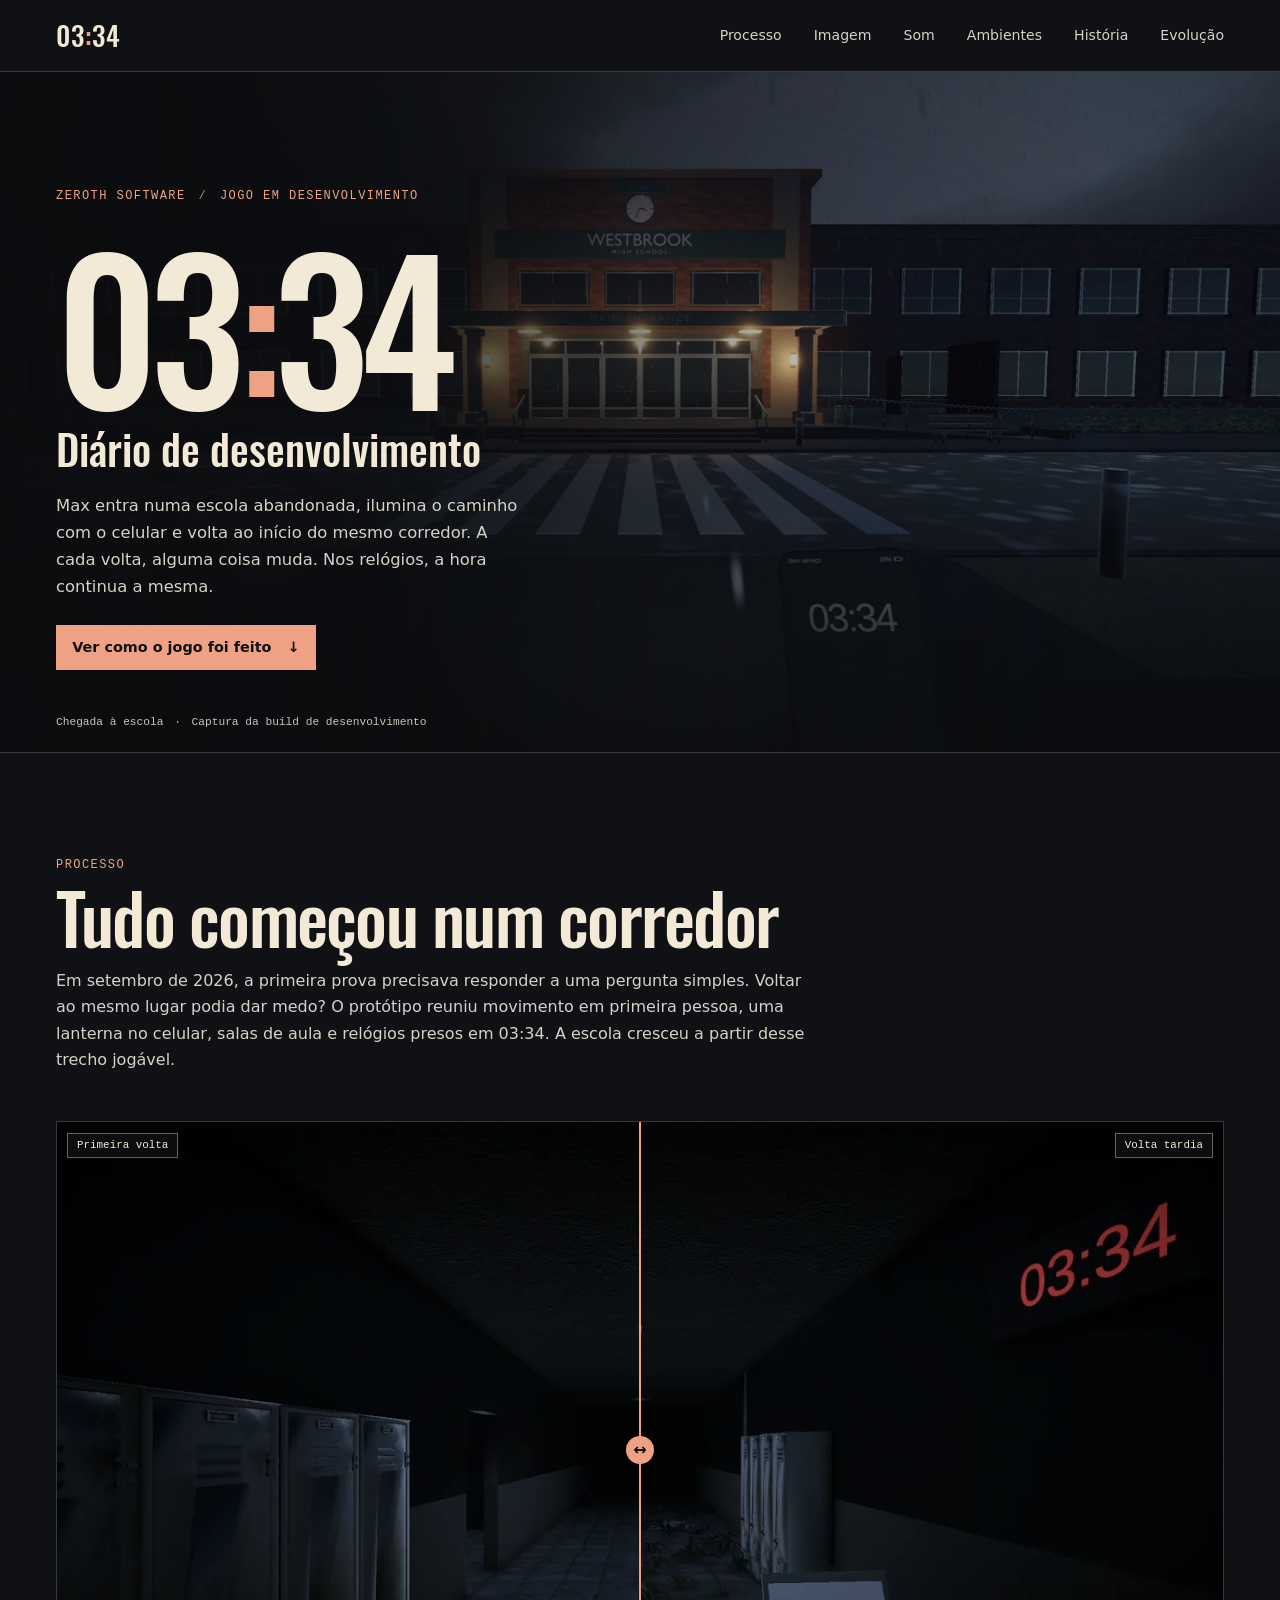
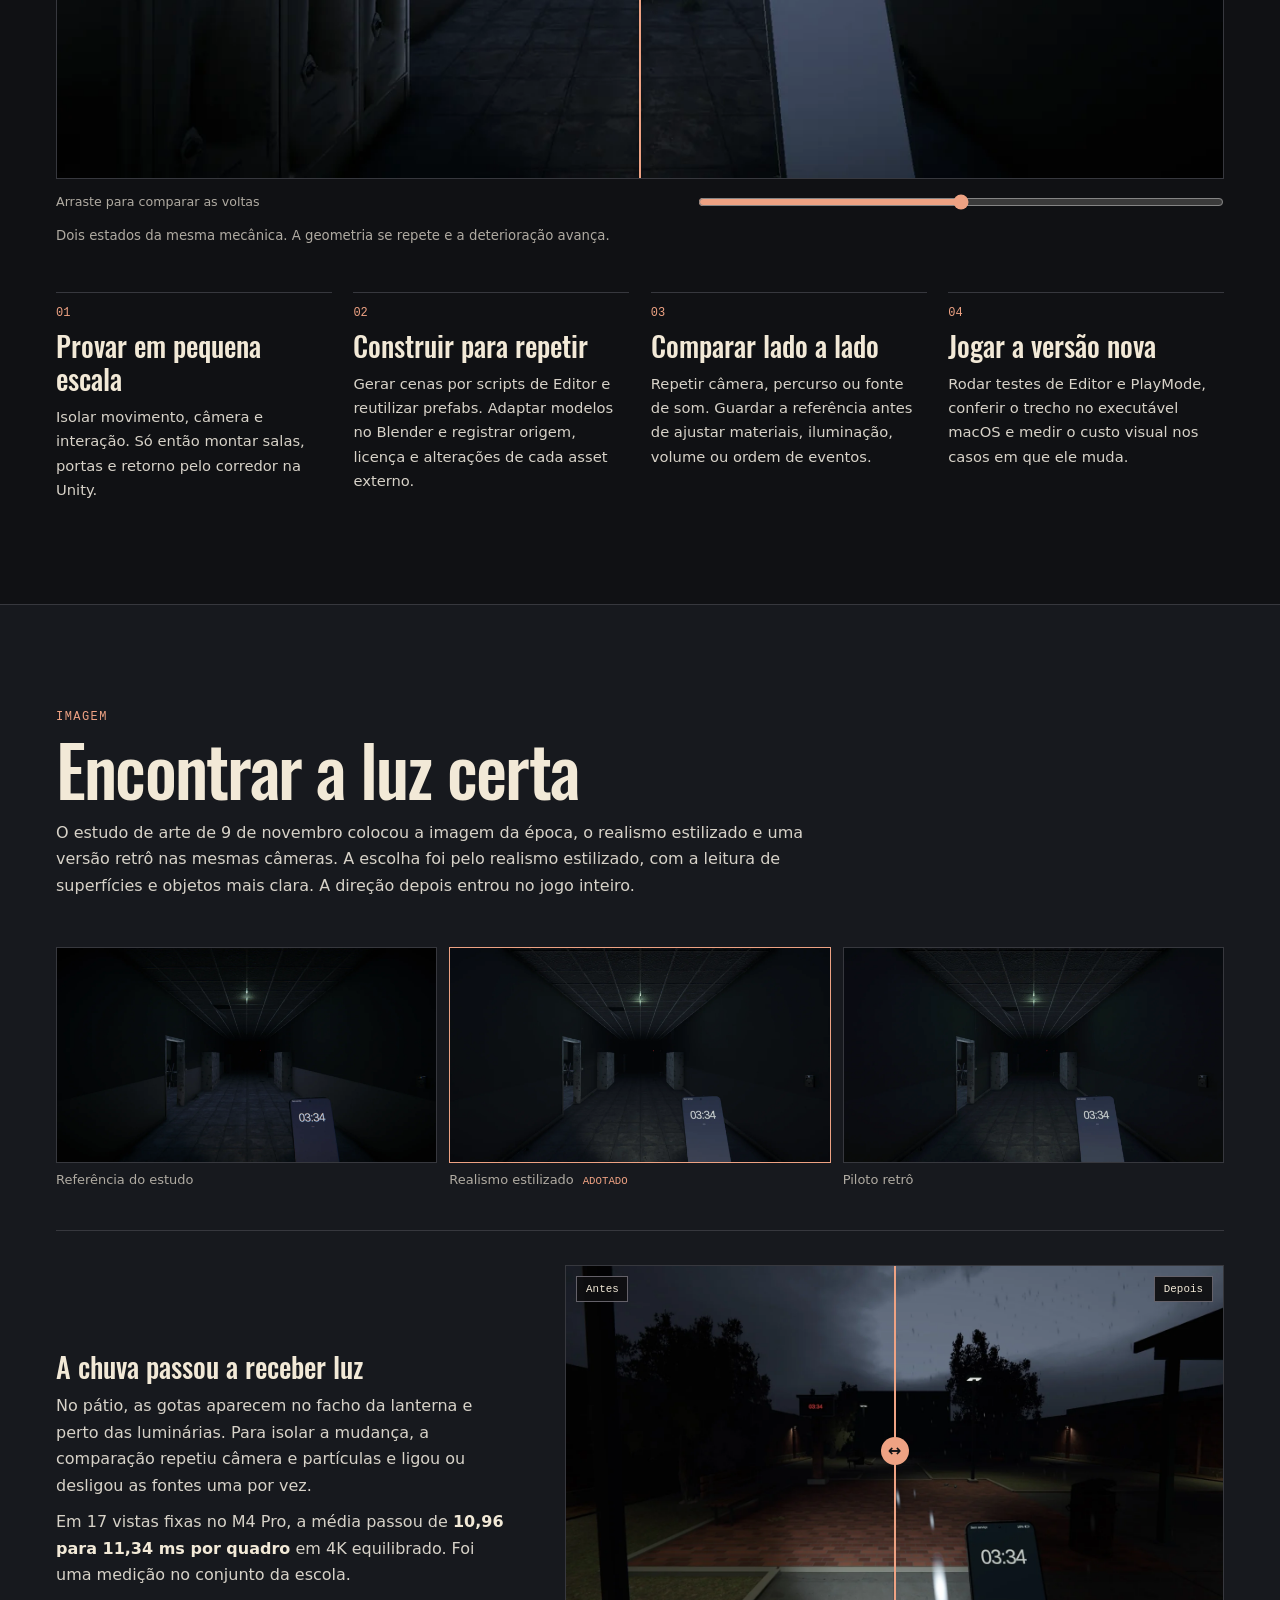
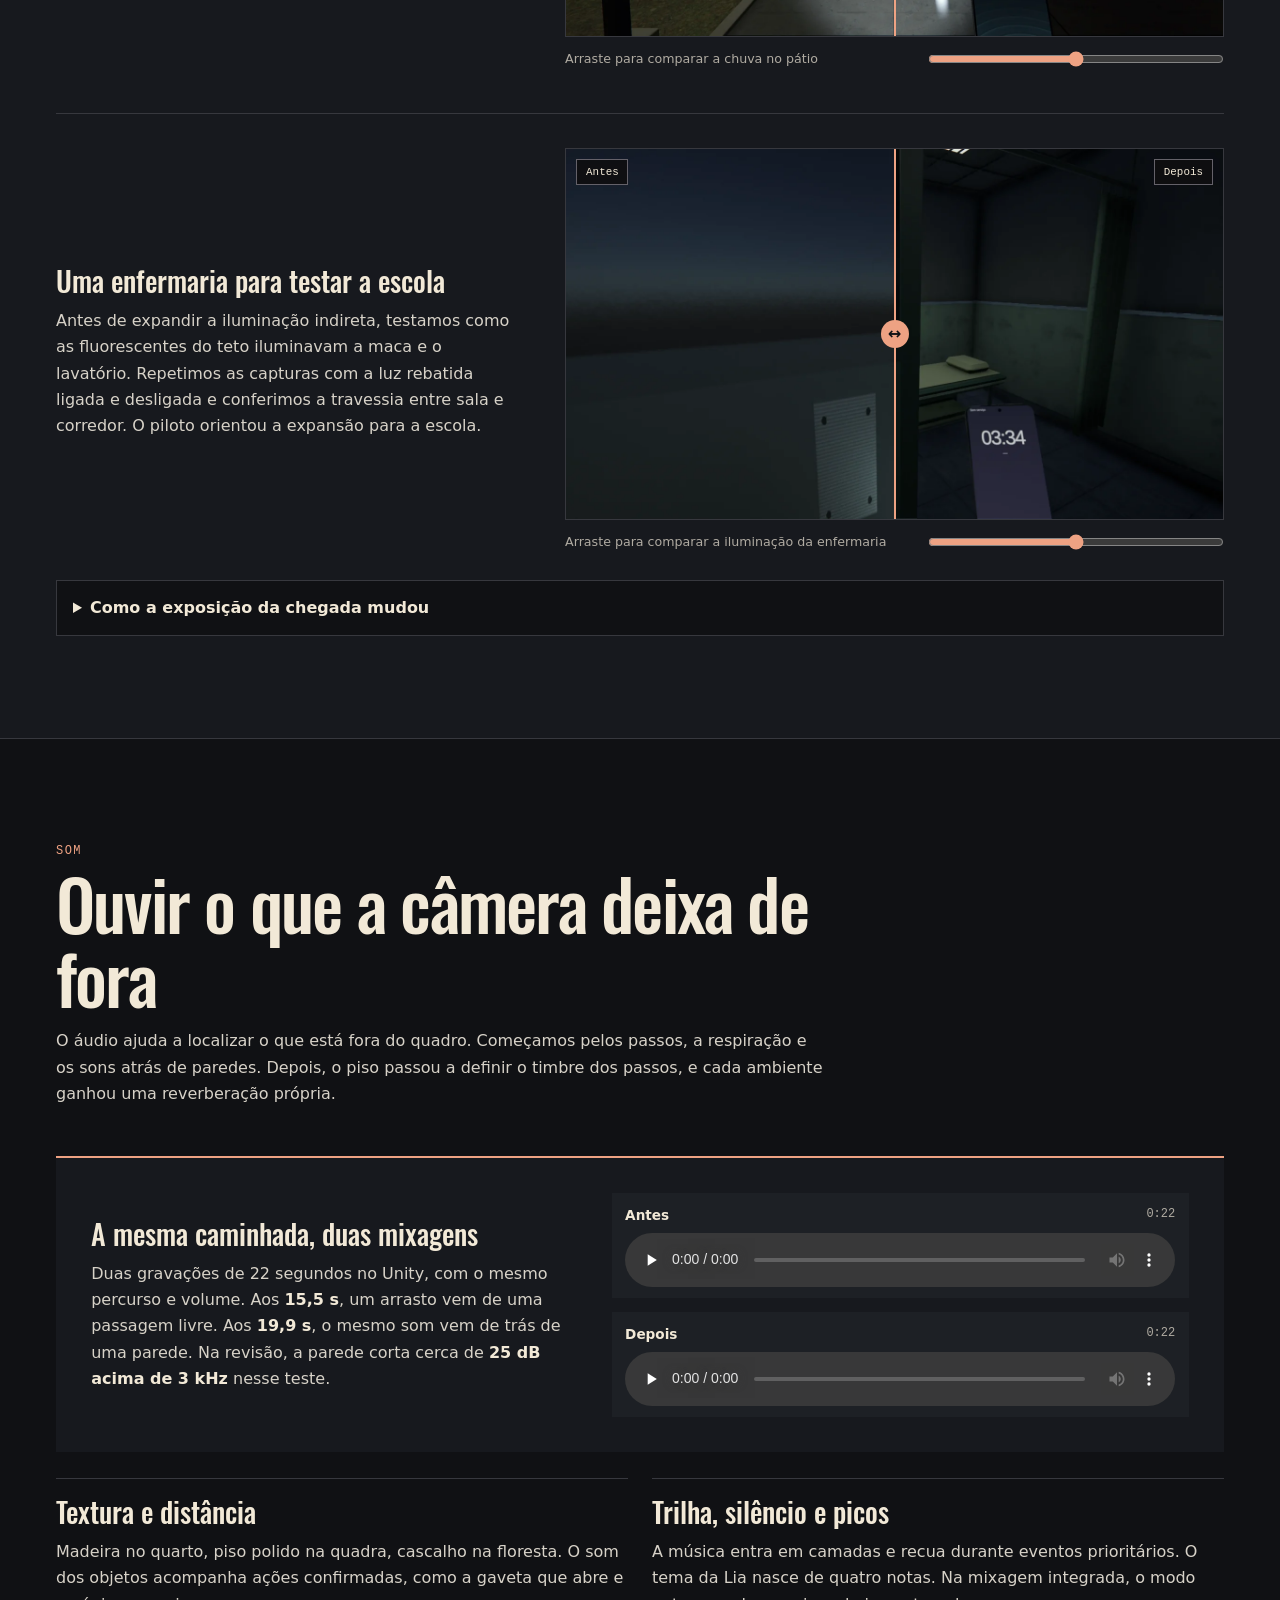
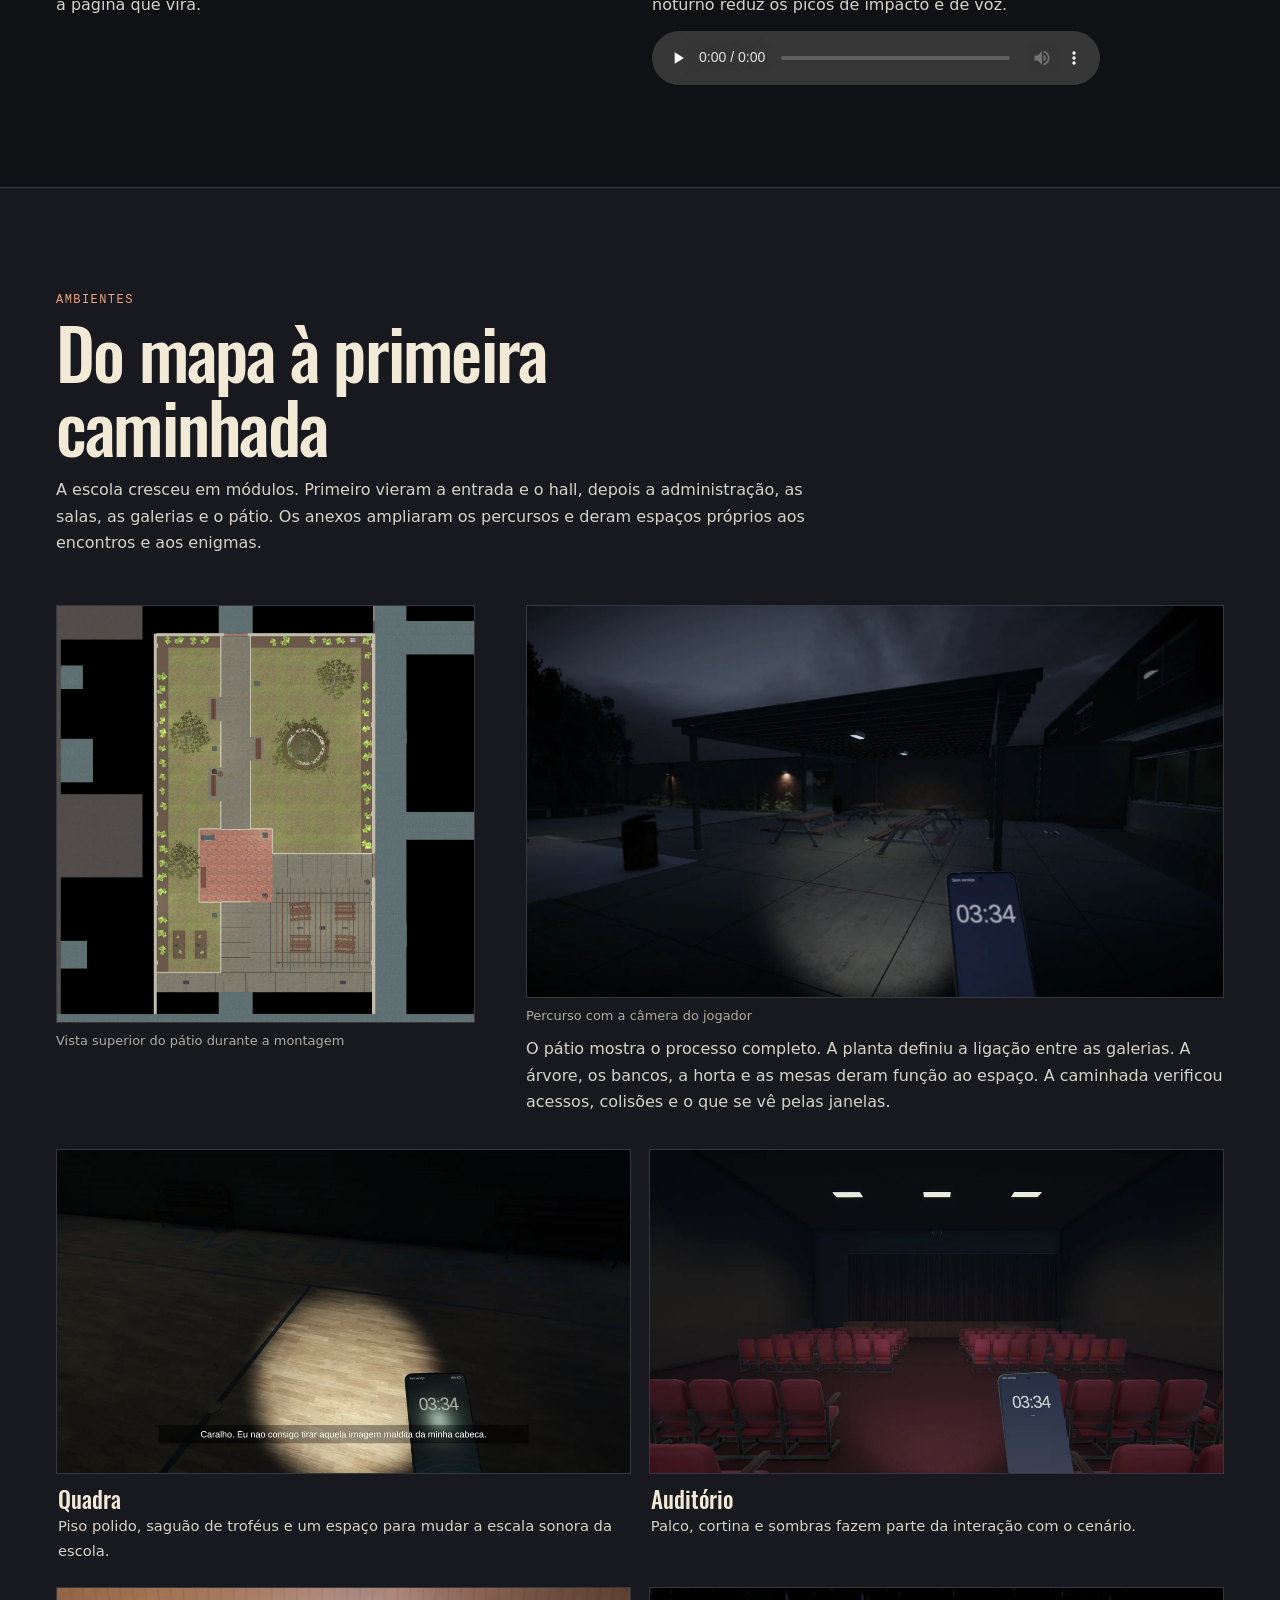
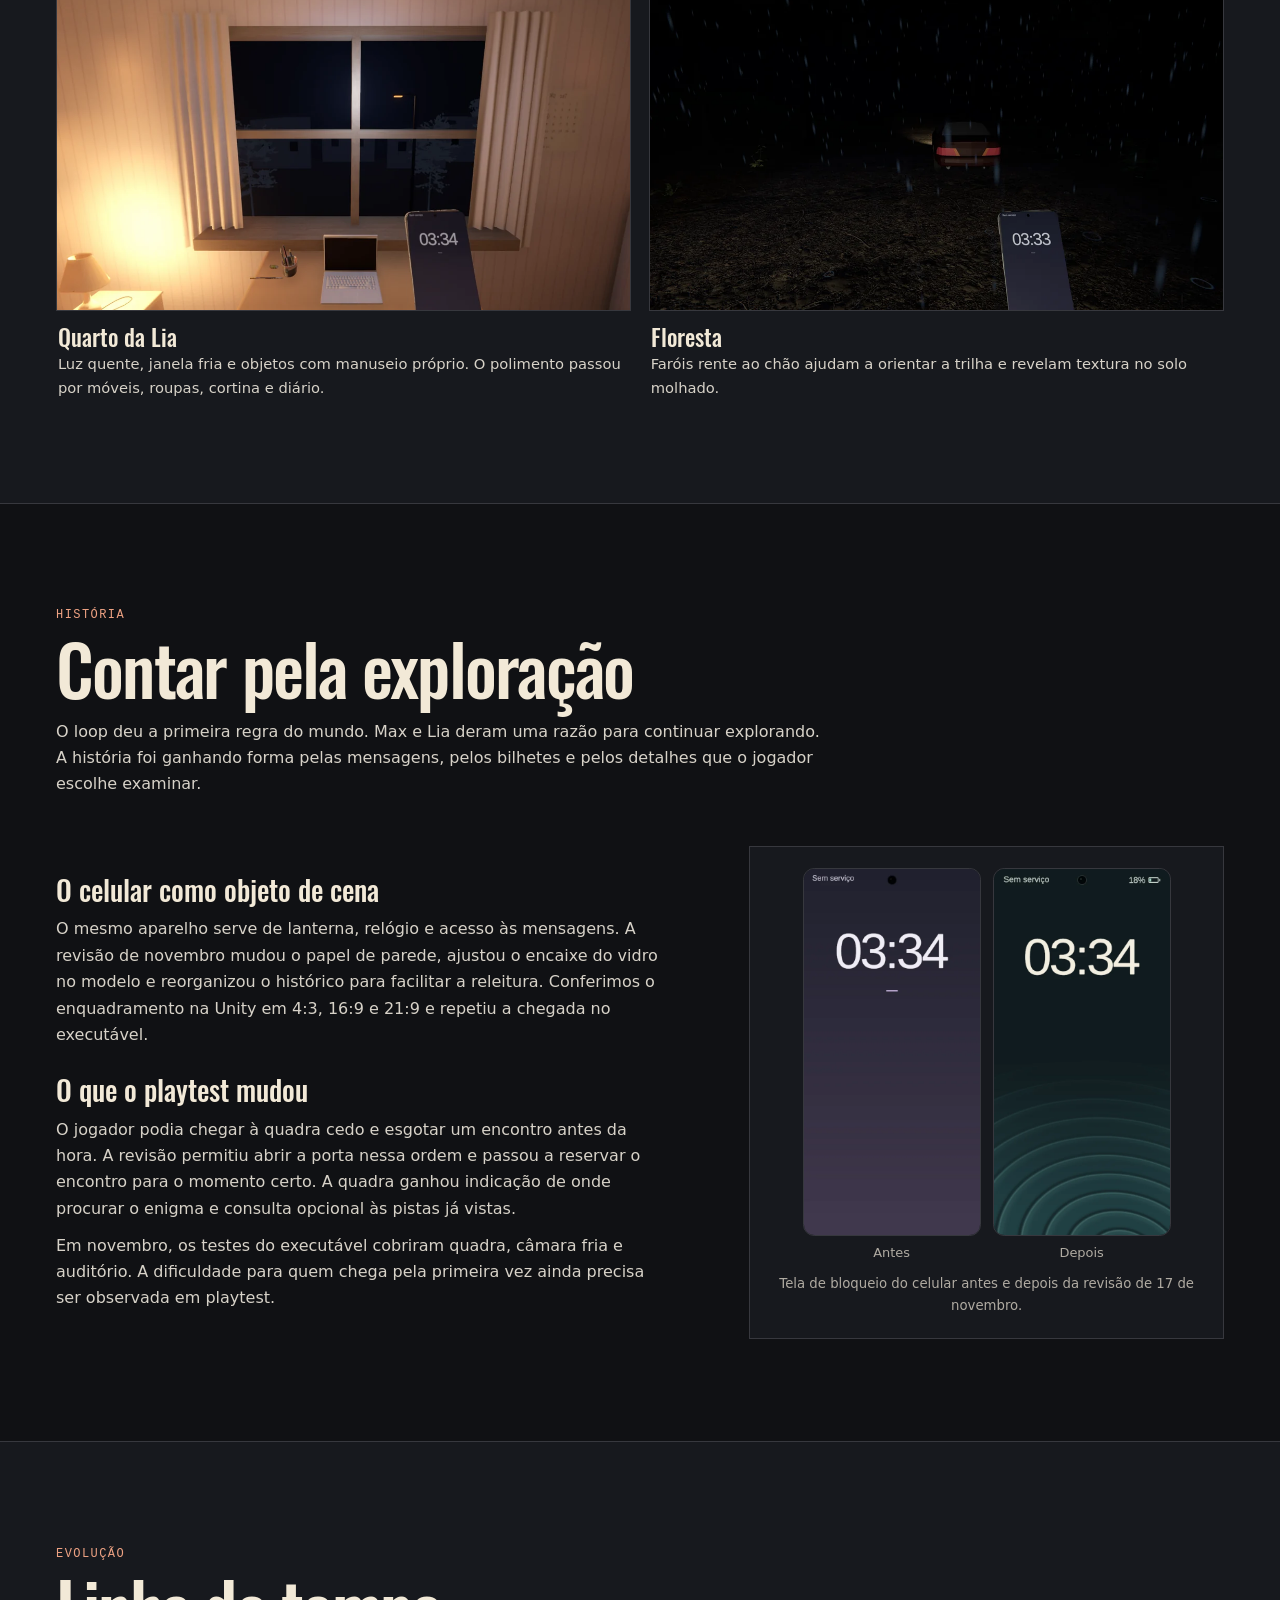
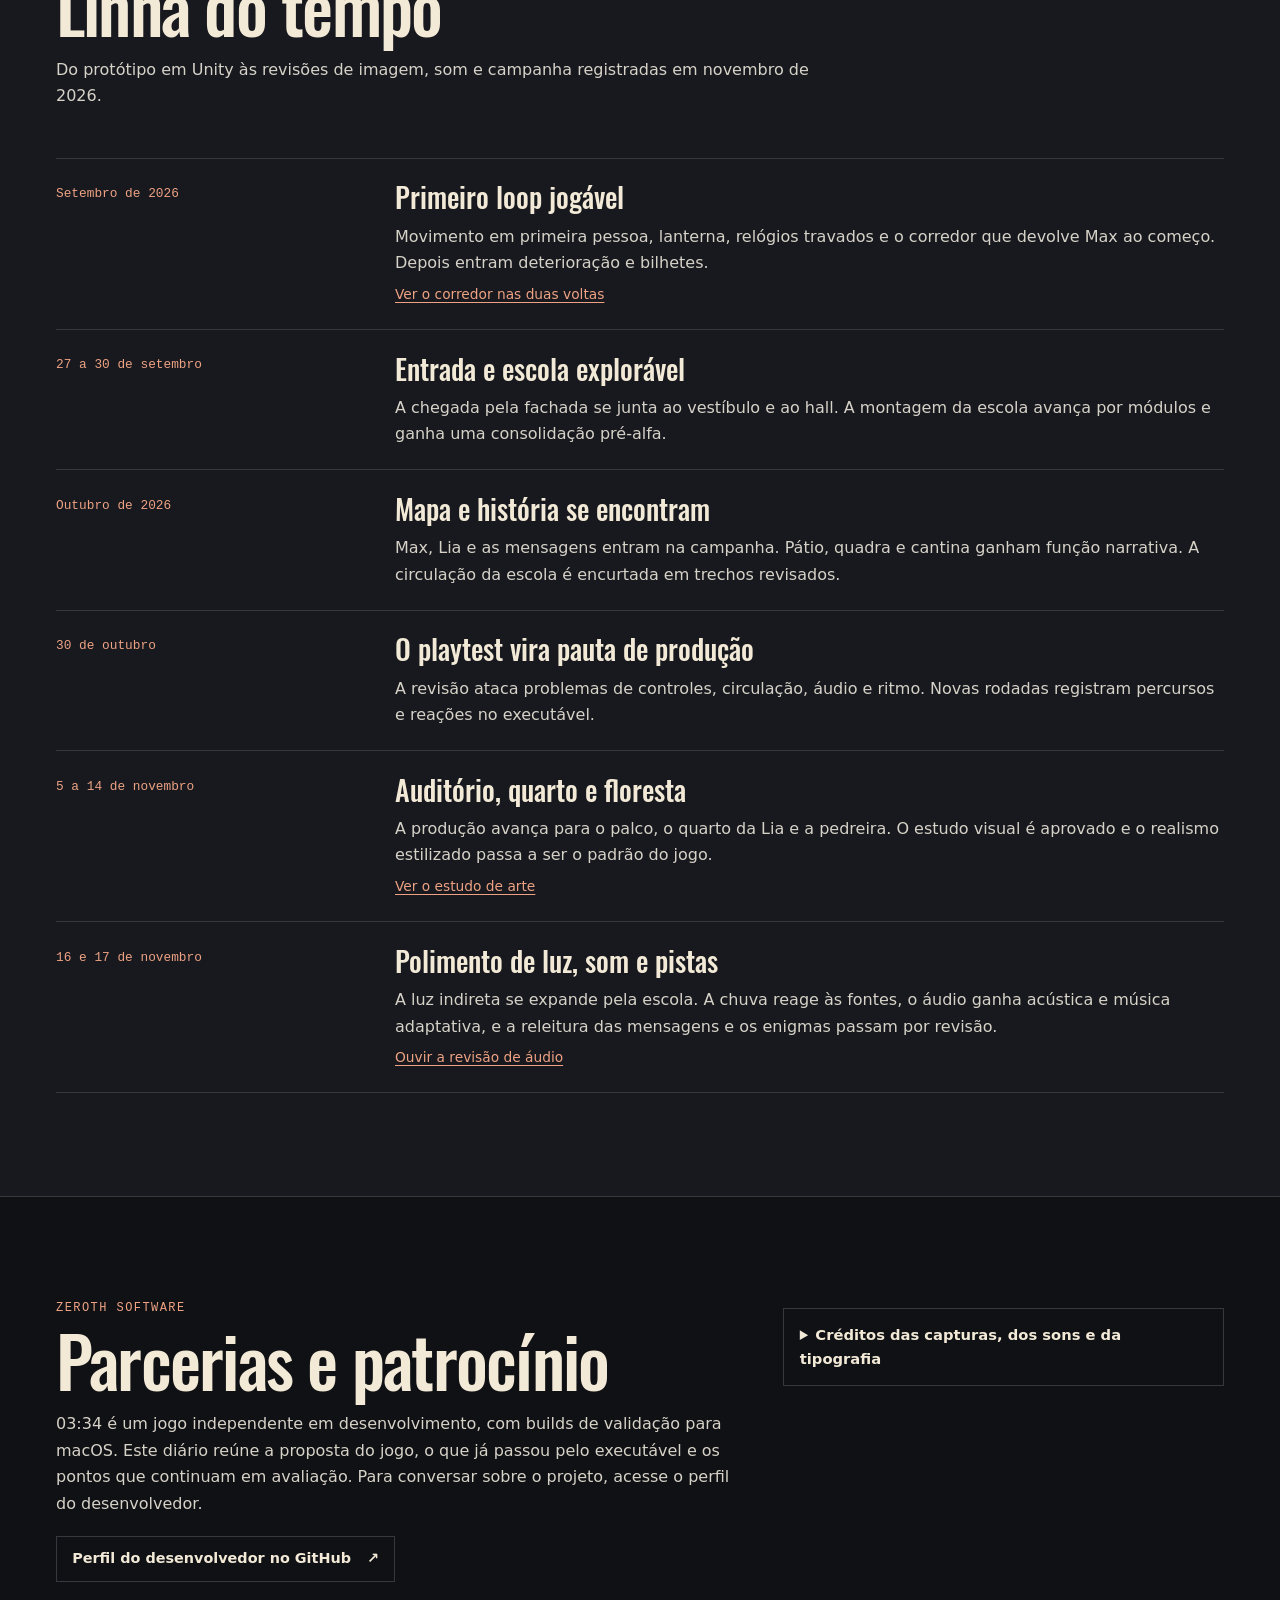
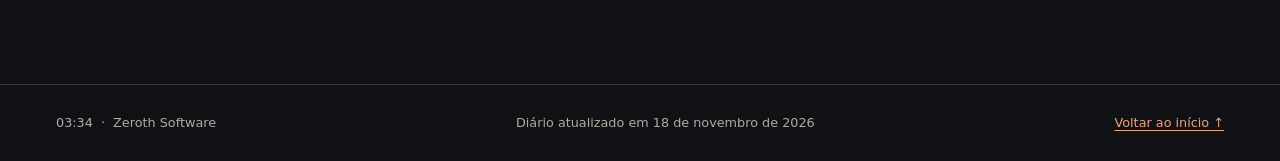
==== index.html @ 91b0ec78 "docs(devlog): publicar diário de desenvolvimento de 03:34" ====
<!doctype html>
<html lang="pt-BR">
<head>
  <meta charset="utf-8">
  <meta name="viewport" content="width=device-width, initial-scale=1">
  <meta name="theme-color" content="#101114">
  <meta name="description" content="Bastidores de 03:34, jogo de terror em desenvolvimento pela Zeroth Software. Da primeira volta no corredor à criação da escola, das imagens e do som.">
  <meta property="og:type" content="website">
  <meta property="og:title" content="03:34 — Diário de desenvolvimento">
  <meta property="og:description" content="A construção de um jogo de terror, contada por capturas, comparações e testes.">
  <meta property="og:url" content="https://verax12.github.io/03-34-diario/">
  <meta property="og:image" content="https://verax12.github.io/03-34-diario/assets/fachada.webp">
  <title>03:34 — Diário de desenvolvimento</title>
  <link rel="canonical" href="https://verax12.github.io/03-34-diario/">
  <link rel="icon" href="assets/icone.svg" type="image/svg+xml">
  <link rel="preload" as="font" href="assets/oswald-medium.ttf" type="font/ttf" crossorigin>
  <link rel="stylesheet" href="estilos.css">
  <script src="diario.js" defer></script>
</head>
<body>
  <a class="skip-link" href="#conteudo">Pular para o conteúdo</a>
  <header class="site-header" id="topo">
    <div class="shell header-inner">
      <a class="wordmark" href="#topo" aria-label="03:34, início do diário">03<span>:</span>34</a>
      <nav aria-label="Seções do diário">
        <a href="#processo">Processo</a>
        <a href="#imagem">Imagem</a>
        <a href="#som">Som</a>
        <a href="#ambientes">Ambientes</a>
        <a href="#historia">História</a>
        <a href="#evolucao">Evolução</a>
      </nav>
    </div>
  </header>

  <main id="conteudo">
    <section class="hero" aria-labelledby="titulo">
      <img class="hero-image" src="assets/fachada.webp" alt="" width="1600" height="900" fetchpriority="high">
      <div class="shell hero-inner">
        <p class="eyebrow">Zeroth Software <span aria-hidden="true">/</span> Jogo em desenvolvimento</p>
        <h1 id="titulo">03<span>:</span>34</h1>
        <p class="hero-subtitle">Diário de desenvolvimento</p>
        <p class="hero-description">Max entra numa escola abandonada, ilumina o caminho com o celular e volta ao início do mesmo corredor. A cada volta, alguma coisa muda. Nos relógios, a hora continua a mesma.</p>
        <a class="button" href="#processo">Ver como o jogo foi feito <span aria-hidden="true">↓</span></a>
      </div>
      <p class="shell hero-caption">Chegada à escola <span aria-hidden="true">·</span> Captura da build de desenvolvimento</p>
    </section>

    <section class="section shell" id="processo" aria-labelledby="titulo-processo">
      <header class="section-head">
        <p class="eyebrow">Processo</p>
        <h2 id="titulo-processo">Tudo começou num corredor</h2>
        <p>Em setembro de 2026, a primeira prova precisava responder a uma pergunta simples. Voltar ao mesmo lugar podia dar medo? O protótipo reuniu movimento em primeira pessoa, uma lanterna no celular, salas de aula e relógios presos em 03:34. A escola cresceu a partir desse trecho jogável.</p>
      </header>

      <div class="comparison" data-comparison>
        <div class="comparison-stage">
          <figure>
            <img src="assets/corredor-primeira-volta.webp" width="1250" height="703" loading="lazy" alt="Corredor escuro, com armários e o relógio vermelho marcando 03:34.">
            <figcaption>Primeira volta</figcaption>
          </figure>
          <figure>
            <img src="assets/corredor-volta-tardia.webp" width="1250" height="703" loading="lazy" alt="O mesmo corredor mais deteriorado, com piso danificado e detritos no caminho.">
            <figcaption>Volta tardia</figcaption>
          </figure>
          <span class="divider" aria-hidden="true"></span>
        </div>
        <div class="comparison-controls" hidden>
          <label for="comparar-corredor">Arraste para comparar as voltas</label>
          <input type="range" id="comparar-corredor" min="0" max="100" value="50"
                 data-left="Primeira volta" data-right="Volta tardia">
        </div>
        <p class="media-note">Dois estados da mesma mecânica. A geometria se repete e a deterioração avança.</p>
      </div>

      <ol class="steps">
        <li><h3>Provar em pequena escala</h3><p>Isolar movimento, câmera e interação. Só então montar salas, portas e retorno pelo corredor na Unity.</p></li>
        <li><h3>Construir para repetir</h3><p>Gerar cenas por scripts de Editor e reutilizar prefabs. Adaptar modelos no Blender e registrar origem, licença e alterações de cada asset externo.</p></li>
        <li><h3>Comparar lado a lado</h3><p>Repetir câmera, percurso ou fonte de som. Guardar a referência antes de ajustar materiais, iluminação, volume ou ordem de eventos.</p></li>
        <li><h3>Jogar a versão nova</h3><p>Rodar testes de Editor e PlayMode, conferir o trecho no executável macOS e medir o custo visual nos casos em que ele muda.</p></li>
      </ol>
    </section>

    <section class="section band" id="imagem" aria-labelledby="titulo-imagem">
      <div class="shell">
        <header class="section-head">
          <p class="eyebrow">Imagem</p>
          <h2 id="titulo-imagem">Encontrar a luz certa</h2>
          <p>O estudo de arte de 9 de novembro colocou a imagem da época, o realismo estilizado e uma versão retrô nas mesmas câmeras. A escolha foi pelo realismo estilizado, com a leitura de superfícies e objetos mais clara. A direção depois entrou no jogo inteiro.</p>
        </header>

        <div class="triptych" aria-label="Três versões do corredor no estudo de arte">
          <figure>
            <img src="assets/arte-base.webp" width="1400" height="788" loading="lazy" alt="Corredor na imagem de referência do estudo.">
            <figcaption>Referência do estudo</figcaption>
          </figure>
          <figure class="selected">
            <img src="assets/arte-realismo.webp" width="1400" height="788" loading="lazy" alt="Mesmo corredor no realismo estilizado, com contornos mais definidos.">
            <figcaption>Realismo estilizado <span>Adotado</span></figcaption>
          </figure>
          <figure>
            <img src="assets/arte-retro.webp" width="1400" height="788" loading="lazy" alt="Mesmo corredor com textura pontilhada e gradações reduzidas no teste retrô.">
            <figcaption>Piloto retrô</figcaption>
          </figure>
        </div>

        <article class="feature">
          <div class="feature-copy">
            <h3>A chuva passou a receber luz</h3>
            <p>No pátio, as gotas aparecem no facho da lanterna e perto das luminárias. Para isolar a mudança, a comparação repetiu câmera e partículas e ligou ou desligou as fontes uma por vez.</p>
            <p>Em 17 vistas fixas no M4 Pro, a média passou de <strong>10,96 para 11,34 ms por quadro</strong> em 4K equilibrado. Foi uma medição no conjunto da escola.</p>
          </div>
          <div class="comparison" data-comparison>
            <div class="comparison-stage">
              <figure>
                <img src="assets/patio-chuva-antes.webp" width="1500" height="844" loading="lazy" alt="Pátio à noite com o material de chuva anterior.">
                <figcaption>Antes</figcaption>
              </figure>
              <figure>
                <img src="assets/patio-chuva-depois.webp" width="1500" height="844" loading="lazy" alt="Mesmo pátio, com gotas mais visíveis ao cruzarem as áreas iluminadas.">
                <figcaption>Depois</figcaption>
              </figure>
              <span class="divider" aria-hidden="true"></span>
            </div>
            <div class="comparison-controls" hidden>
              <label for="comparar-chuva">Arraste para comparar a chuva no pátio</label>
              <input type="range" id="comparar-chuva" min="0" max="100" value="50" data-left="Antes" data-right="Depois">
            </div>
          </div>
        </article>

        <article class="feature">
          <div class="feature-copy">
            <h3>Uma enfermaria para testar a escola</h3>
            <p>Antes de expandir a iluminação indireta, testamos como as fluorescentes do teto iluminavam a maca e o lavatório. Repetimos as capturas com a luz rebatida ligada e desligada e conferimos a travessia entre sala e corredor. O piloto orientou a expansão para a escola.</p>
          </div>
          <div class="comparison" data-comparison>
            <div class="comparison-stage">
              <figure>
                <img src="assets/enfermaria-antes.webp" width="1400" height="788" loading="lazy" alt="Maca da enfermaria vista da porta na iluminação de referência.">
                <figcaption>Antes</figcaption>
              </figure>
              <figure>
                <img src="assets/enfermaria-depois.webp" width="1400" height="788" loading="lazy" alt="Mesmo enquadramento, com a iluminação revisada na entrada e na área da maca.">
                <figcaption>Depois</figcaption>
              </figure>
              <span class="divider" aria-hidden="true"></span>
            </div>
            <div class="comparison-controls" hidden>
              <label for="comparar-enfermaria">Arraste para comparar a iluminação da enfermaria</label>
              <input type="range" id="comparar-enfermaria" min="0" max="100" value="50" data-left="Antes" data-right="Depois">
            </div>
          </div>
        </article>

        <details class="field-note">
          <summary>Como a exposição da chegada mudou</summary>
          <p>A revisão escureceu a calçada sem perder a entrada iluminada. Em uma captura de controle com câmera e chuva iguais, a média dos canais RGB caiu de 43,45 para 34,86, numa escala de 0 a 255.</p>
          <div class="two-frames">
            <figure>
              <img src="assets/fachada-luz-antes.webp" width="1500" height="844" loading="lazy" alt="Fachada com a exposição anterior e a calçada mais clara.">
              <figcaption>Exposição anterior</figcaption>
            </figure>
            <figure>
              <img src="assets/fachada.webp" width="1600" height="900" loading="lazy" alt="Mesma fachada com o entorno mais escuro e a entrada ainda iluminada.">
              <figcaption>Exposição revisada</figcaption>
            </figure>
          </div>
        </details>
      </div>
    </section>

    <section class="section shell" id="som" aria-labelledby="titulo-som">
      <header class="section-head">
        <p class="eyebrow">Som</p>
        <h2 id="titulo-som">Ouvir o que a câmera deixa de fora</h2>
        <p>O áudio ajuda a localizar o que está fora do quadro. Começamos pelos passos, a respiração e os sons atrás de paredes. Depois, o piso passou a definir o timbre dos passos, e cada ambiente ganhou uma reverberação própria.</p>
      </header>

      <div class="sound-panel">
        <div>
          <h3>A mesma caminhada, duas mixagens</h3>
          <p>Duas gravações de 22 segundos no Unity, com o mesmo percurso e volume. Aos <strong>15,5 s</strong>, um arrasto vem de uma passagem livre. Aos <strong>19,9 s</strong>, o mesmo som vem de trás de uma parede. Na revisão, a parede corta cerca de <strong>25 dB acima de 3 kHz</strong> nesse teste.</p>
        </div>
        <div class="sound-tracks">
          <div class="track">
            <p id="audio-antes">Antes <span>0:22</span></p>
            <audio controls preload="none" aria-labelledby="audio-antes" src="assets/mix-antes.flac">
              <a href="assets/mix-antes.flac">Baixar a gravação anterior</a>
            </audio>
          </div>
          <div class="track">
            <p id="audio-depois">Depois <span>0:22</span></p>
            <audio controls preload="none" aria-labelledby="audio-depois" src="assets/mix-depois.flac">
              <a href="assets/mix-depois.flac">Baixar a gravação revisada</a>
            </audio>
          </div>
        </div>
      </div>

      <div class="audio-notes">
        <article>
          <h3>Textura e distância</h3>
          <p>Madeira no quarto, piso polido na quadra, cascalho na floresta. O som dos objetos acompanha ações confirmadas, como a gaveta que abre e a página que vira.</p>
        </article>
        <article>
          <h3>Trilha, silêncio e picos</h3>
          <p>A música entra em camadas e recua durante eventos prioritários. O tema da Lia nasce de quatro notas. Na mixagem integrada, o modo noturno reduz os picos de impacto e de voz.</p>
          <audio controls preload="none" aria-label="Prévia do tema da Lia, 50 segundos" src="assets/tema-da-lia.flac">
            <a href="assets/tema-da-lia.flac">Baixar a prévia do tema da Lia</a>
          </audio>
        </article>
      </div>
    </section>

    <section class="section band" id="ambientes" aria-labelledby="titulo-ambientes">
      <div class="shell">
        <header class="section-head">
          <p class="eyebrow">Ambientes</p>
          <h2 id="titulo-ambientes">Do mapa à primeira caminhada</h2>
          <p>A escola cresceu em módulos. Primeiro vieram a entrada e o hall, depois a administração, as salas, as galerias e o pátio. Os anexos ampliaram os percursos e deram espaços próprios aos encontros e aos enigmas.</p>
        </header>

        <div class="environment-lead">
          <figure class="plan">
            <img src="assets/patio-planta.webp" width="1400" height="1400" loading="lazy" alt="Vista de cima do pátio, com a árvore central, os caminhos, o canteiro e as galerias laterais.">
            <figcaption>Vista superior do pátio durante a montagem</figcaption>
          </figure>
          <div>
            <figure>
              <img src="assets/patio-percurso.webp" width="1400" height="788" loading="lazy" alt="O pátio visto na altura de Max, com mesas, marquise e o celular iluminando o chão.">
              <figcaption>Percurso com a câmera do jogador</figcaption>
            </figure>
            <p>O pátio mostra o processo completo. A planta definiu a ligação entre as galerias. A árvore, os bancos, a horta e as mesas deram função ao espaço. A caminhada verificou acessos, colisões e o que se vê pelas janelas.</p>
          </div>
        </div>

        <div class="places">
          <figure>
            <img src="assets/quadra.webp" width="1100" height="619" loading="lazy" alt="Ginásio vazio, visto de lado com a cesta e as marcações esportivas.">
            <figcaption><strong>Quadra</strong> Piso polido, saguão de troféus e um espaço para mudar a escala sonora da escola.</figcaption>
          </figure>
          <figure>
            <img src="assets/auditorio.webp" width="1100" height="619" loading="lazy" alt="Fileiras de poltronas vermelhas de frente para o palco com cortina fechada.">
            <figcaption><strong>Auditório</strong> Palco, cortina e sombras fazem parte da interação com o cenário.</figcaption>
          </figure>
          <figure>
            <img src="assets/quarto.webp" width="1100" height="619" loading="lazy" alt="Escrivaninha junto à janela do quarto da Lia, iluminada pelo abajur.">
            <figcaption><strong>Quarto da Lia</strong> Luz quente, janela fria e objetos com manuseio próprio. O polimento passou por móveis, roupas, cortina e diário.</figcaption>
          </figure>
          <figure>
            <img src="assets/floresta.webp" width="1100" height="619" loading="lazy" alt="Trilha escura entre árvores e chuva, com um carro ao fundo.">
            <figcaption><strong>Floresta</strong> Faróis rente ao chão ajudam a orientar a trilha e revelam textura no solo molhado.</figcaption>
          </figure>
        </div>
      </div>
    </section>

    <section class="section shell" id="historia" aria-labelledby="titulo-historia">
      <header class="section-head">
        <p class="eyebrow">História</p>
        <h2 id="titulo-historia">Contar pela exploração</h2>
        <p>O loop deu a primeira regra do mundo. Max e Lia deram uma razão para continuar explorando. A história foi ganhando forma pelas mensagens, pelos bilhetes e pelos detalhes que o jogador escolhe examinar.</p>
      </header>

      <div class="story-layout">
        <div class="story-copy">
          <h3>O celular como objeto de cena</h3>
          <p>O mesmo aparelho serve de lanterna, relógio e acesso às mensagens. A revisão de novembro mudou o papel de parede, ajustou o encaixe do vidro no modelo e reorganizou o histórico para facilitar a releitura. Conferimos o enquadramento na Unity em 4:3, 16:9 e 21:9 e repetiu a chegada no executável.</p>
          <h3>O que o playtest mudou</h3>
          <p>O jogador podia chegar à quadra cedo e esgotar um encontro antes da hora. A revisão permitiu abrir a porta nessa ordem e passou a reservar o encontro para o momento certo. A quadra ganhou indicação de onde procurar o enigma e consulta opcional às pistas já vistas.</p>
          <p>Em novembro, os testes do executável cobriram quadra, câmara fria e auditório. A dificuldade para quem chega pela primeira vez ainda precisa ser observada em playtest.</p>
        </div>
        <div class="phone-board">
          <div class="two-frames">
            <figure>
              <img src="assets/celular-antes.webp" width="512" height="1064" loading="lazy" alt="Tela de bloqueio antiga, em tons roxos, marcando 03:34.">
              <figcaption>Antes</figcaption>
            </figure>
            <figure>
              <img src="assets/celular-depois.webp" width="512" height="1064" loading="lazy" alt="Tela de bloqueio revisada, verde-escura, com linhas concêntricas e a hora 03:34.">
              <figcaption>Depois</figcaption>
            </figure>
          </div>
          <p class="media-note">Tela de bloqueio do celular antes e depois da revisão de 17 de novembro.</p>
        </div>
      </div>
    </section>

    <section class="section band" id="evolucao" aria-labelledby="titulo-evolucao">
      <div class="shell">
        <header class="section-head">
          <p class="eyebrow">Evolução</p>
          <h2 id="titulo-evolucao">Linha do tempo</h2>
          <p>Do protótipo em Unity às revisões de imagem, som e campanha registradas em novembro de 2026.</p>
        </header>
        <ol class="timeline">
          <li><time datetime="2026-09">Setembro de 2026</time><div><h3>Primeiro loop jogável</h3><p>Movimento em primeira pessoa, lanterna, relógios travados e o corredor que devolve Max ao começo. Depois entram deterioração e bilhetes.</p><a href="#processo">Ver o corredor nas duas voltas</a></div></li>
          <li><time datetime="2026-09-27">27 a 30 de setembro</time><div><h3>Entrada e escola explorável</h3><p>A chegada pela fachada se junta ao vestíbulo e ao hall. A montagem da escola avança por módulos e ganha uma consolidação pré-alfa.</p></div></li>
          <li><time datetime="2026-10">Outubro de 2026</time><div><h3>Mapa e história se encontram</h3><p>Max, Lia e as mensagens entram na campanha. Pátio, quadra e cantina ganham função narrativa. A circulação da escola é encurtada em trechos revisados.</p></div></li>
          <li><time datetime="2026-10-30">30 de outubro</time><div><h3>O playtest vira pauta de produção</h3><p>A revisão ataca problemas de controles, circulação, áudio e ritmo. Novas rodadas registram percursos e reações no executável.</p></div></li>
          <li><time datetime="2026-11-05">5 a 14 de novembro</time><div><h3>Auditório, quarto e floresta</h3><p>A produção avança para o palco, o quarto da Lia e a pedreira. O estudo visual é aprovado e o realismo estilizado passa a ser o padrão do jogo.</p><a href="#imagem">Ver o estudo de arte</a></div></li>
          <li><time datetime="2026-11-16">16 e 17 de novembro</time><div><h3>Polimento de luz, som e pistas</h3><p>A luz indireta se expande pela escola. A chuva reage às fontes, o áudio ganha acústica e música adaptativa, e a releitura das mensagens e os enigmas passam por revisão.</p><a href="#som">Ouvir a revisão de áudio</a></div></li>
        </ol>
      </div>
    </section>

    <section class="section shell partnership" id="parcerias" aria-labelledby="titulo-parcerias">
      <div>
        <p class="eyebrow">Zeroth Software</p>
        <h2 id="titulo-parcerias">Parcerias e patrocínio</h2>
        <p>03:34 é um jogo independente em desenvolvimento, com builds de validação para macOS. Este diário reúne a proposta do jogo, o que já passou pelo executável e os pontos que continuam em avaliação. Para conversar sobre o projeto, acesse o perfil do desenvolvedor.</p>
        <a class="button secondary" href="https://github.com/Verax12">Perfil do desenvolvedor no GitHub <span aria-hidden="true">↗</span></a>
      </div>
      <details class="field-note" id="creditos">
        <summary>Créditos das capturas, dos sons e da tipografia</summary>
        <p>Imagens capturadas na Unity durante o desenvolvimento de 03:34. A página apresenta imagens renderizadas, com mídia reduzida para a web.</p>
        <p>Gravações A/B mixadas no Unity com passos de <a href="https://opengameart.org/content/footsteps-0">GboxMikeFozzy</a>, arrasto de <a href="https://opengameart.org/content/scrapes">AntumDeluge</a>, respiração de <a href="https://opengameart.org/content/ghost-breath">qubodup</a> e impactos de <a href="https://kenney.nl/assets/impact-sounds">Kenney</a>, fontes CC0 1.0.</p>
        <p>Tema da Lia composto para 03:34 com amostras de <a href="https://github.com/sfzinstruments/SalamanderGrandPiano">Salamander Grand Piano V3</a>, de Alexander Holm, sob <a href="https://creativecommons.org/licenses/by/3.0/">CC BY 3.0</a>. As amostras foram recortadas, transpostas, processadas e arranjadas na prévia.</p>
        <p>Oswald, de The Oswald Project Authors, sob a <a href="assets/oswald-ofl.txt">SIL Open Font License 1.1</a>.</p>
      </details>
    </section>
  </main>

  <footer class="site-footer">
    <div class="shell footer-inner">
      <p>03:34 <span aria-hidden="true">·</span> Zeroth Software</p>
      <p>Diário atualizado em <time datetime="2026-11-18">18 de novembro de 2026</time></p>
      <a href="#topo">Voltar ao início ↑</a>
    </div>
  </footer>
</body>
</html>
---- estilos.css ----
@font-face {
  font-family: Oswald;
  src: url("assets/oswald-medium.ttf") format("truetype");
  font-style: normal;
  font-weight: 500;
  font-display: swap;
}

:root {
  color-scheme: dark;
  --bg: #101114;
  --panel: #17191e;
  --raised: #1d2025;
  --ink: #f2e9d7;
  --text: #d7d2c8;
  --muted: #b0aba2;
  --line: #37383e;
  --accent: #eea283;
  --focus: #b5d9ca;
  --heading: Oswald, "Arial Narrow", sans-serif;
  --mono: ui-monospace, "SFMono-Regular", Consolas, monospace;
  font: 16px/1.65 system-ui, sans-serif;
}

*, *::before, *::after { box-sizing: border-box; }
body { margin: 0; background: var(--bg); color: var(--text); }
h1, h2, h3, p, figure { margin: 0; }
img { display: block; max-width: 100%; height: auto; }
a { color: var(--accent); text-underline-offset: .23em; }
a:hover { color: var(--ink); }
:focus-visible { outline: 3px solid var(--focus); outline-offset: 4px; }
[hidden] { display: none !important; }
strong { color: var(--ink); font-weight: 650; }

.shell { width: min(100% - 3rem, 73rem); margin-inline: auto; }
.skip-link { position: fixed; z-index: 10; inset: .75rem auto auto .75rem; padding: .5rem .9rem; background: var(--bg); }
.skip-link:not(:focus) { clip-path: inset(50%); }
.site-header { border-bottom: 1px solid var(--line); }
.header-inner {
  display: flex;
  align-items: center;
  justify-content: space-between;
  gap: .55rem 2rem;
  min-height: 4.45rem;
  padding-block: .65rem;
}
.wordmark { color: var(--ink); font: 500 1.68rem/1 var(--heading); letter-spacing: .04em; text-decoration: none; }
.wordmark span, .hero h1 span { color: var(--accent); }
nav { display: flex; flex-wrap: wrap; gap: .15rem clamp(.8rem, 2.5vw, 2rem); }
nav a { display: block; padding-block: .34rem; color: var(--text); font-size: .88rem; text-decoration: none; }
nav a:hover { text-decoration: underline; }

.hero {
  position: relative;
  isolation: isolate;
  display: grid;
  align-content: end;
  min-height: clamp(32rem, 75svh, 46rem);
  background: #15171c;
  border-bottom: 1px solid var(--line);
}
.hero-image, .hero::before { position: absolute; inset: 0; width: 100%; height: 100%; z-index: -1; }
.hero-image { object-fit: cover; object-position: 58% 50%; }
.hero::before {
  z-index: 0;
  content: "";
  pointer-events: none;
  background:
    linear-gradient(90deg, rgba(11, 12, 14, .97) 0%, rgba(11, 12, 14, .86) 26%, rgba(11, 12, 14, .34) 59%, transparent 86%),
    linear-gradient(0deg, rgba(11, 12, 14, .89), transparent 53%);
}
.hero-inner, .hero-caption { position: relative; }
.hero-inner { padding-block: clamp(5rem, 9vw, 8.5rem) 2.75rem; }
.eyebrow {
  color: var(--accent);
  font: 500 .75rem/1.6 var(--mono);
  letter-spacing: .12em;
  text-transform: uppercase;
}
.hero .eyebrow span { margin-inline: .26rem; opacity: .8; }
.hero h1 {
  margin-block: .15em .06em;
  color: var(--ink);
  font: 500 clamp(5.6rem, 18vw, 12rem)/.93 var(--heading);
  letter-spacing: -.045em;
}
.hero-subtitle { color: var(--ink); font: 500 clamp(1.75rem, 4vw, 2.6rem)/1.15 var(--heading); }
.hero-description { max-width: 29rem; margin-block: 1.15rem 1.55rem; font-size: 1.025rem; }
.hero-caption { padding-block-end: 1.25rem; color: #c9c3ba; font: .7rem/1.6 var(--mono); }
.hero-caption span, .footer-inner span { color: var(--accent); margin-inline: .25rem; }
.button {
  display: inline-flex;
  align-items: center;
  justify-content: space-between;
  gap: 1rem;
  min-height: 2.85rem;
  border: 1px solid var(--accent);
  padding: .55rem .95rem;
  color: var(--bg);
  background: var(--accent);
  font-size: .9rem;
  font-weight: 670;
  text-decoration: none;
}
.button:hover { background: var(--ink); color: var(--bg); border-color: var(--ink); }
.button.secondary { color: var(--ink); background: transparent; border-color: var(--line); }
.button.secondary:hover { border-color: var(--ink); }

.section { padding-block: clamp(3.6rem, 8vw, 7.25rem); }
.section[id] { scroll-margin-top: 1rem; }
.band { background: var(--panel); border-block: 1px solid var(--line); }
.section-head { margin-bottom: clamp(1.75rem, 4vw, 3rem); max-width: 48rem; }
h2 {
  margin-block: .25rem .9rem;
  color: var(--ink);
  font: 500 clamp(2.2rem, 5.6vw, 4.4rem)/1.06 var(--heading);
  letter-spacing: -.025em;
}
h3 { color: var(--ink); font: 500 clamp(1.25rem, 2.6vw, 1.72rem)/1.2 var(--heading); }
h3 + p, .feature-copy p + p, .story-copy p + p, .environment-lead figure + p { margin-top: .65rem; }

.comparison-stage { position: relative; display: grid; grid-template-columns: 1fr 1fr; gap: .5rem; }
.comparison img, .triptych img, .two-frames img, .places img, .environment-lead img {
  width: 100%;
  border: 1px solid var(--line);
  background: var(--raised);
}
.comparison figcaption, .triptych figcaption, .two-frames figcaption, .environment-lead figcaption {
  margin-block-start: .4rem;
  color: var(--muted);
  font-size: .81rem;
}
.divider { display: none; }
.comparison[data-ready] .comparison-stage { display: block; overflow: hidden; border: 1px solid var(--line); }
.comparison[data-ready] .comparison-stage figure + figure { position: absolute; inset: 0; }
.comparison[data-ready] img { aspect-ratio: 16 / 9; object-fit: cover; border: 0; }
.comparison[data-ready] figure + figure img { clip-path: inset(0 0 0 var(--position, 50%)); }
.comparison[data-ready] figcaption {
  position: absolute;
  z-index: 2;
  top: .65rem;
  left: .65rem;
  margin: 0;
  padding: .21rem .54rem;
  color: var(--ink);
  background: rgba(14, 15, 17, .93);
  border: 1px solid #646169;
  font: .68rem/1.55 var(--mono);
}
.comparison[data-ready] figure + figure figcaption { left: auto; right: .65rem; }
.comparison[data-ready] .divider {
  display: block;
  position: absolute;
  inset: 0 auto 0 var(--position, 50%);
  width: 2px;
  background: var(--accent);
  transform: translateX(-50%);
  pointer-events: none;
}
.divider::after {
  position: absolute;
  inset: 50% auto auto 50%;
  transform: translate(-50%, -50%);
  width: 1.75rem;
  aspect-ratio: 1;
  display: grid;
  place-content: center;
  content: "↔";
  color: var(--bg);
  background: var(--accent);
  border-radius: 50%;
  font: 700 1rem/1 system-ui, sans-serif;
}
.comparison-controls {
  display: grid;
  grid-template-columns: minmax(0, 1fr) minmax(7rem, 45%);
  align-items: center;
  gap: .75rem;
  margin-top: .55rem;
}
.comparison-controls label { color: var(--muted); font-size: .79rem; line-height: 1.25; }
.comparison-controls input { width: 100%; min-height: 1.75rem; margin: 0; accent-color: var(--accent); cursor: ew-resize; }
.media-note { margin-top: .55rem; color: var(--muted); font-size: .83rem; }

.steps {
  display: grid;
  grid-template-columns: repeat(4, minmax(0, 1fr));
  gap: 1.35rem;
  margin: 2.85rem 0 0;
  padding: 0;
  list-style: none;
  counter-reset: step;
}
.steps li { counter-increment: step; padding-top: .85rem; border-top: 1px solid var(--line); }
.steps li::before { display: block; content: "0" counter(step); margin-bottom: .6rem; color: var(--accent); font: .75rem/1 var(--mono); }
.steps li p, .places figcaption { font-size: .92rem; }

.triptych, .two-frames { display: grid; gap: .75rem; }
.triptych { grid-template-columns: repeat(3, minmax(0, 1fr)); }
.two-frames { grid-template-columns: repeat(2, minmax(0, 1fr)); }
.triptych .selected img { border-color: var(--accent); }
.triptych .selected span { margin-inline-start: .3rem; color: var(--accent); font: .67rem/1.5 var(--mono); text-transform: uppercase; }
.feature {
  display: grid;
  grid-template-columns: minmax(0, .82fr) minmax(0, 1.18fr);
  align-items: center;
  gap: clamp(1.2rem, 4vw, 3.75rem);
  margin-top: 2.5rem;
  padding-top: 2.1rem;
  border-top: 1px solid var(--line);
}
.field-note { margin-top: 1.5rem; padding: .85rem 1rem; border: 1px solid var(--line); background: var(--bg); }
.field-note summary { color: var(--ink); font-weight: 625; cursor: pointer; }
.field-note[open] > :not(summary) { margin-top: .8rem; }

.sound-panel {
  display: grid;
  grid-template-columns: .9fr 1.1fr;
  align-items: center;
  gap: clamp(1.45rem, 4vw, 3rem);
  border-top: 2px solid var(--accent);
  background: var(--panel);
  padding: clamp(1.1rem, 4vw, 2.2rem);
}
.sound-tracks { display: grid; gap: .85rem; min-width: 0; }
.track { padding: .7rem .85rem; background: var(--raised); }
.track p { display: flex; justify-content: space-between; color: var(--ink); font-weight: 650; font-size: .85rem; }
.track p span { color: var(--muted); font: .75rem/1.8 var(--mono); }
audio { display: block; width: 100%; margin-top: .4rem; }
.audio-notes { display: grid; grid-template-columns: 1fr 1fr; gap: 1.5rem; margin-top: 1.65rem; }
.audio-notes article { border-top: 1px solid var(--line); padding-top: 1rem; }
.audio-notes audio { max-width: 28rem; margin-top: .8rem; }

.environment-lead {
  display: grid;
  grid-template-columns: minmax(0, .75fr) minmax(0, 1.25fr);
  align-items: start;
  gap: clamp(1.2rem, 4vw, 3.25rem);
}
.environment-lead .plan img { height: auto; }
.places { display: grid; grid-template-columns: repeat(2, minmax(0, 1fr)); gap: 1.5rem 1.1rem; margin-top: 2.1rem; }
.places figcaption { margin-top: .58rem; padding-inline: .12rem; }
.places figcaption strong { display: block; font: 500 1.45rem/1.35 var(--heading); }

.story-layout { display: grid; grid-template-columns: minmax(0, 1fr) minmax(0, .77fr); gap: clamp(1.4rem, 6vw, 5rem); align-items: center; }
.story-copy p + h3 { margin-top: 1.55rem; }
.phone-board { padding: clamp(.75rem, 3vw, 1.35rem); background: var(--panel); border: 1px solid var(--line); }
.phone-board .two-frames { margin-inline: auto; max-width: 23rem; }
.phone-board img { border-radius: .7rem; }
.phone-board figcaption { text-align: center; }
.phone-board .media-note { text-align: center; }

.timeline { margin: 0; padding: 0; list-style: none; border-bottom: 1px solid var(--line); }
.timeline li { display: grid; grid-template-columns: minmax(10rem, .38fr) 1fr; gap: .45rem 1.5rem; padding: 1.35rem 0; border-top: 1px solid var(--line); }
.timeline time { padding-top: .18rem; color: var(--accent); font: .8rem/1.65 var(--mono); }
.timeline a { display: inline-block; margin-top: .4rem; font-size: .86rem; }

.partnership { display: grid; grid-template-columns: minmax(0, 1fr) minmax(15rem, .65fr); gap: 2rem 3rem; align-items: start; }
.partnership .button { margin-top: 1.2rem; }
.partnership .field-note { margin-top: .55rem; font-size: .92rem; }
.site-footer { border-top: 1px solid var(--line); }
.footer-inner { display: flex; flex-wrap: wrap; justify-content: space-between; gap: .45rem 1rem; padding-block: 1.7rem; color: var(--muted); font-size: .8rem; }

@media (max-width: 48rem) {
  .steps { grid-template-columns: repeat(2, minmax(0, 1fr)); }
  .feature, .sound-panel, .story-layout, .partnership { grid-template-columns: 1fr; }
  .story-layout { max-width: 40rem; }
  .phone-board { max-width: 29rem; }
}

@media (max-width: 36rem) {
  .shell { width: calc(100% - 2rem); }
  .header-inner { align-items: flex-start; flex-direction: column; padding-block: .8rem .6rem; }
  nav { column-gap: .65rem; }
  nav a { padding-block: .25rem; font-size: .81rem; }
  .hero { min-height: 34rem; }
  .hero-image { object-position: 55% 30%; }
  .hero::before {
    background: linear-gradient(0deg, #0b0c0e 0%, rgba(11, 12, 14, .9) 28%, rgba(11, 12, 14, .43) 68%, transparent);
  }
  .hero-inner { padding-block: 9rem 1.5rem; }
  .hero-description { font-size: .95rem; }
  .triptych { grid-template-columns: 1fr; }
  .environment-lead, .audio-notes { grid-template-columns: 1fr; }
  .environment-lead .plan { width: min(100%, 22rem); }
  .places { grid-template-columns: 1fr; }
  .timeline li { grid-template-columns: 1fr; }
}

@media (max-width: 23rem) {
  nav { display: grid; grid-template-columns: repeat(3, 1fr); }
  .comparison-controls { grid-template-columns: 1fr; gap: .2rem; }
}
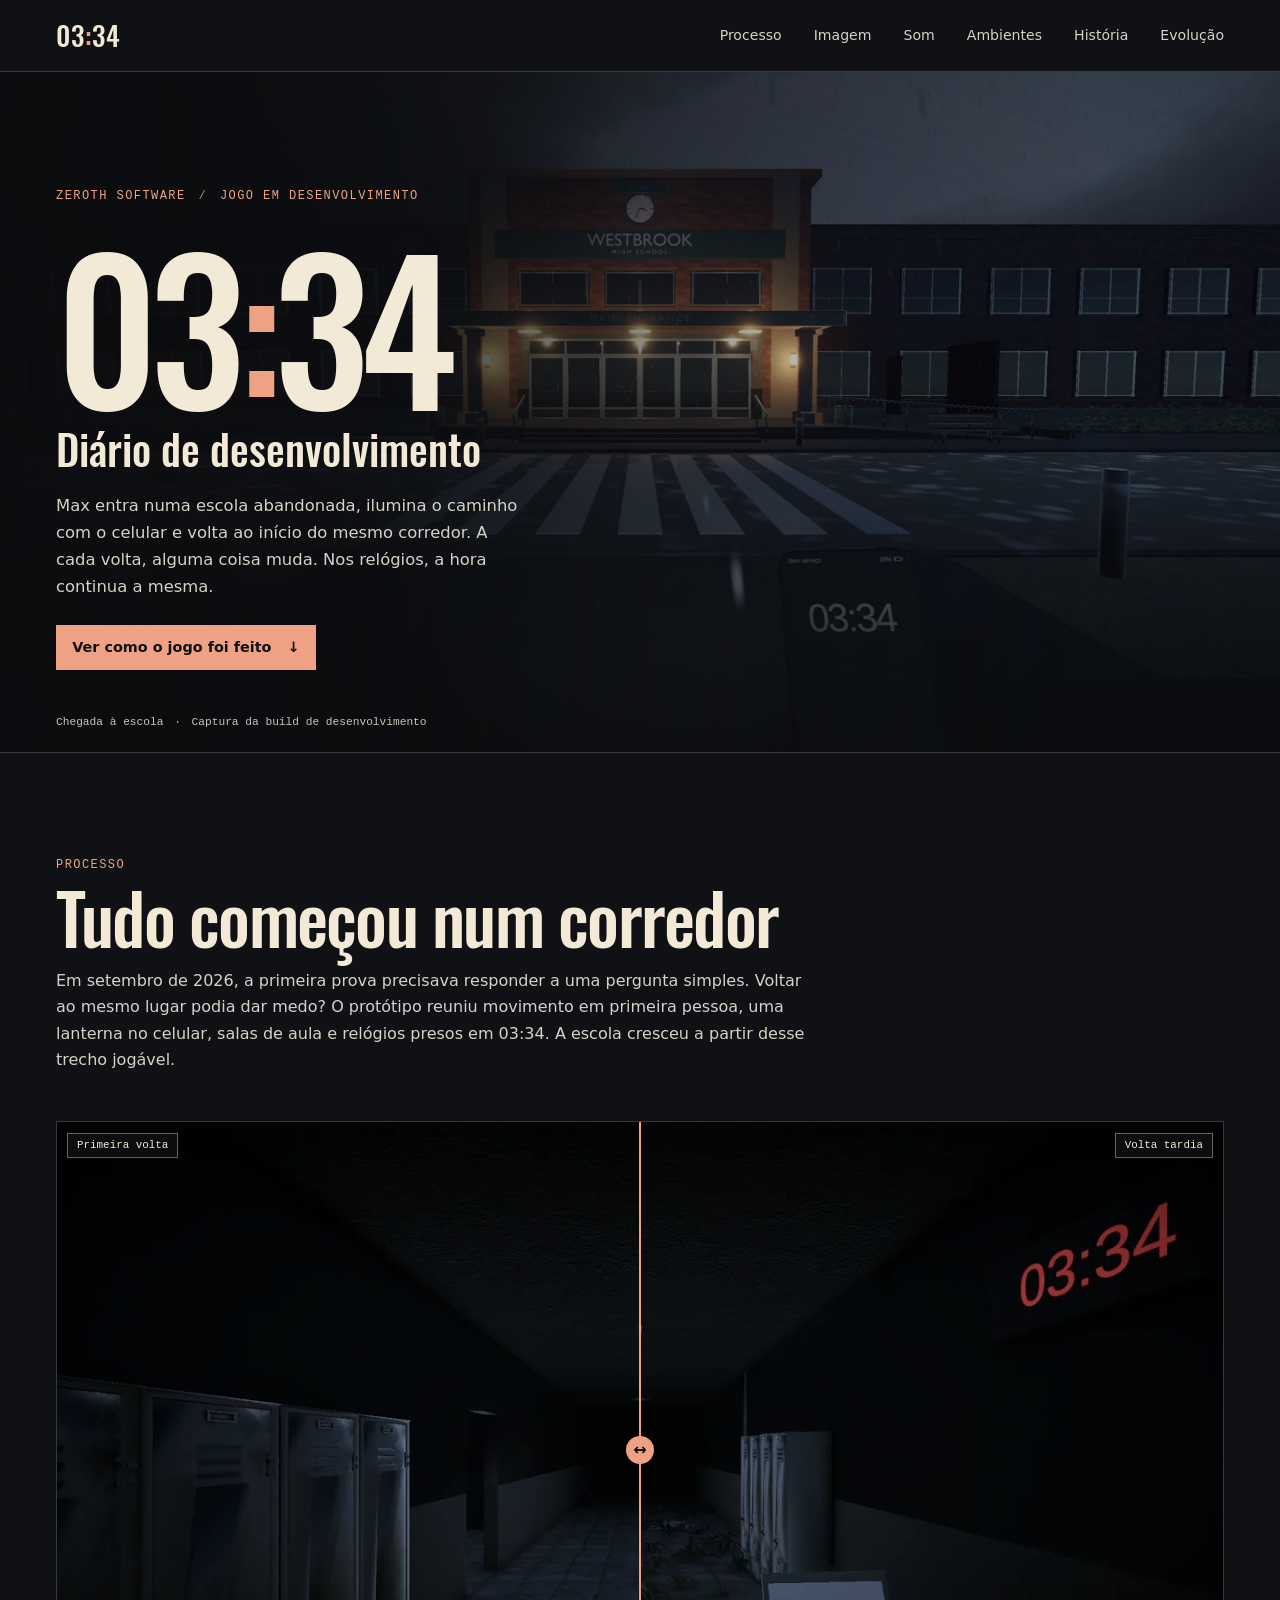
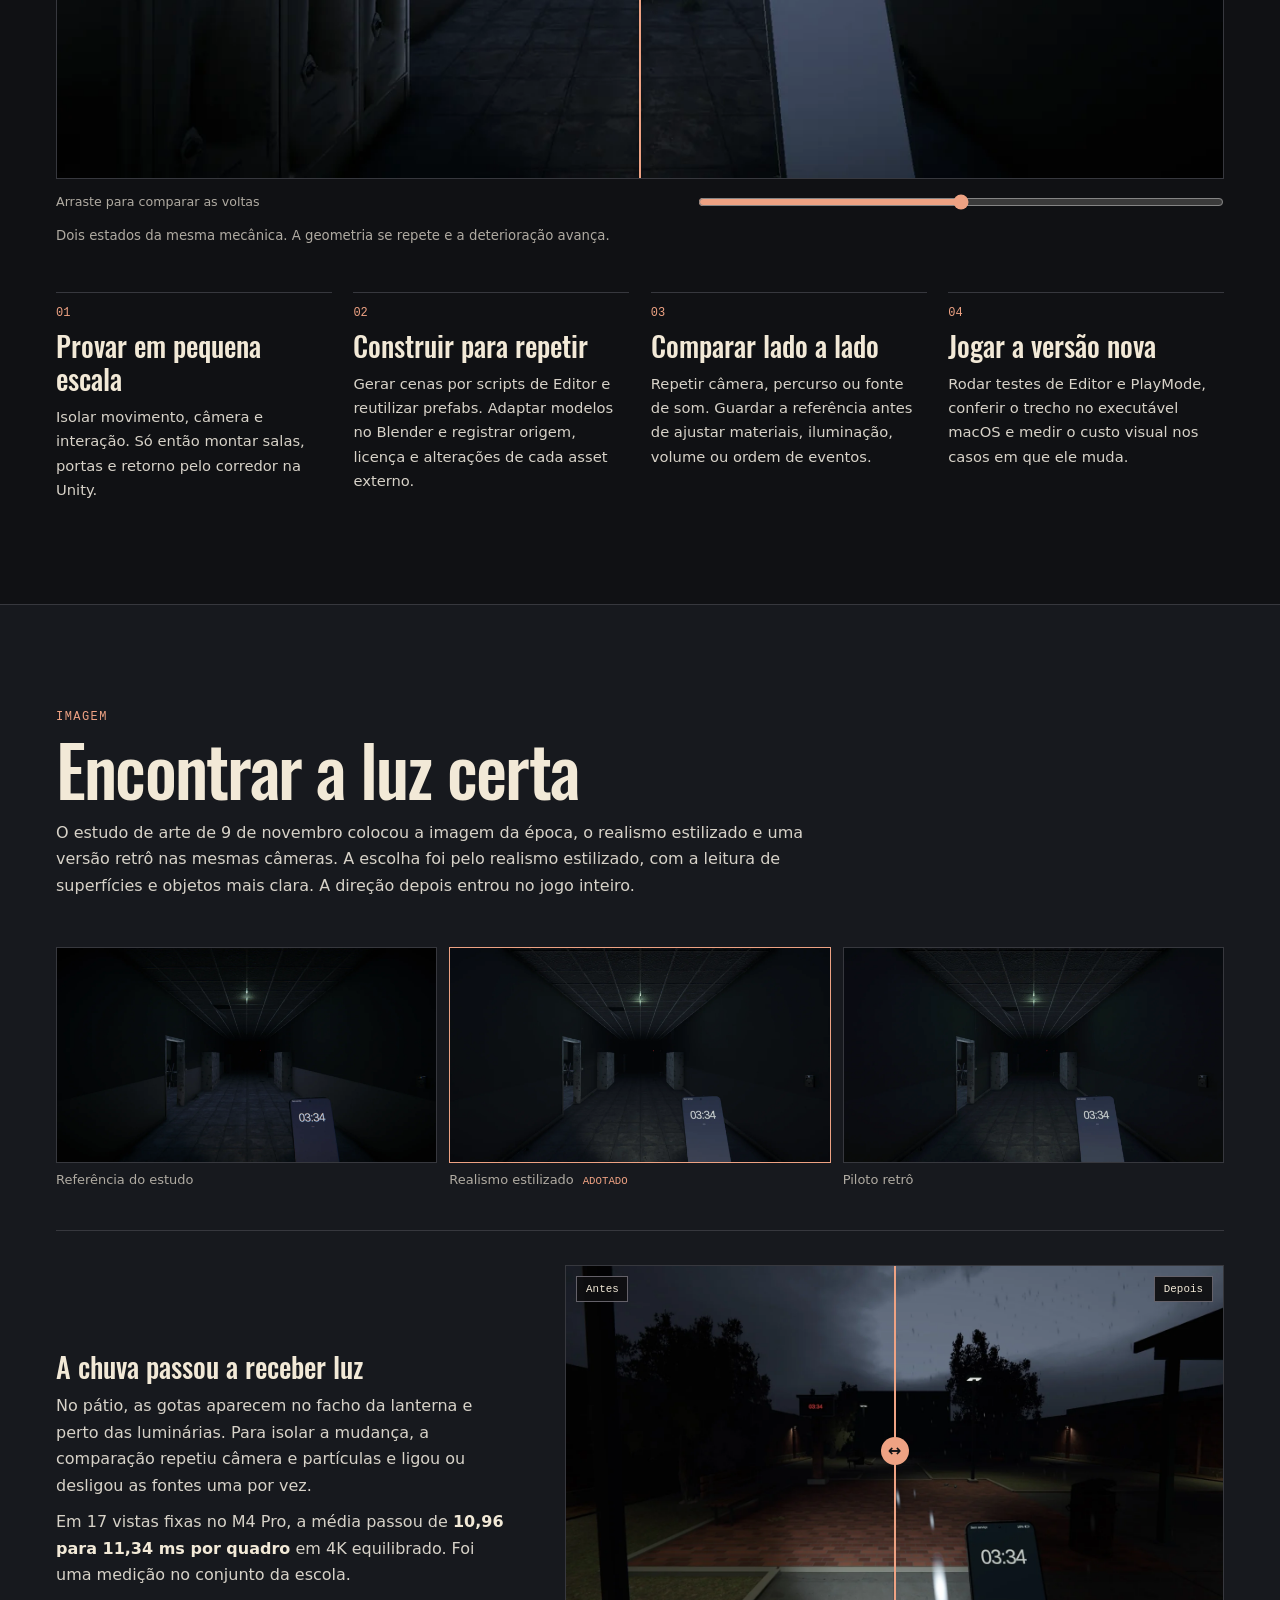
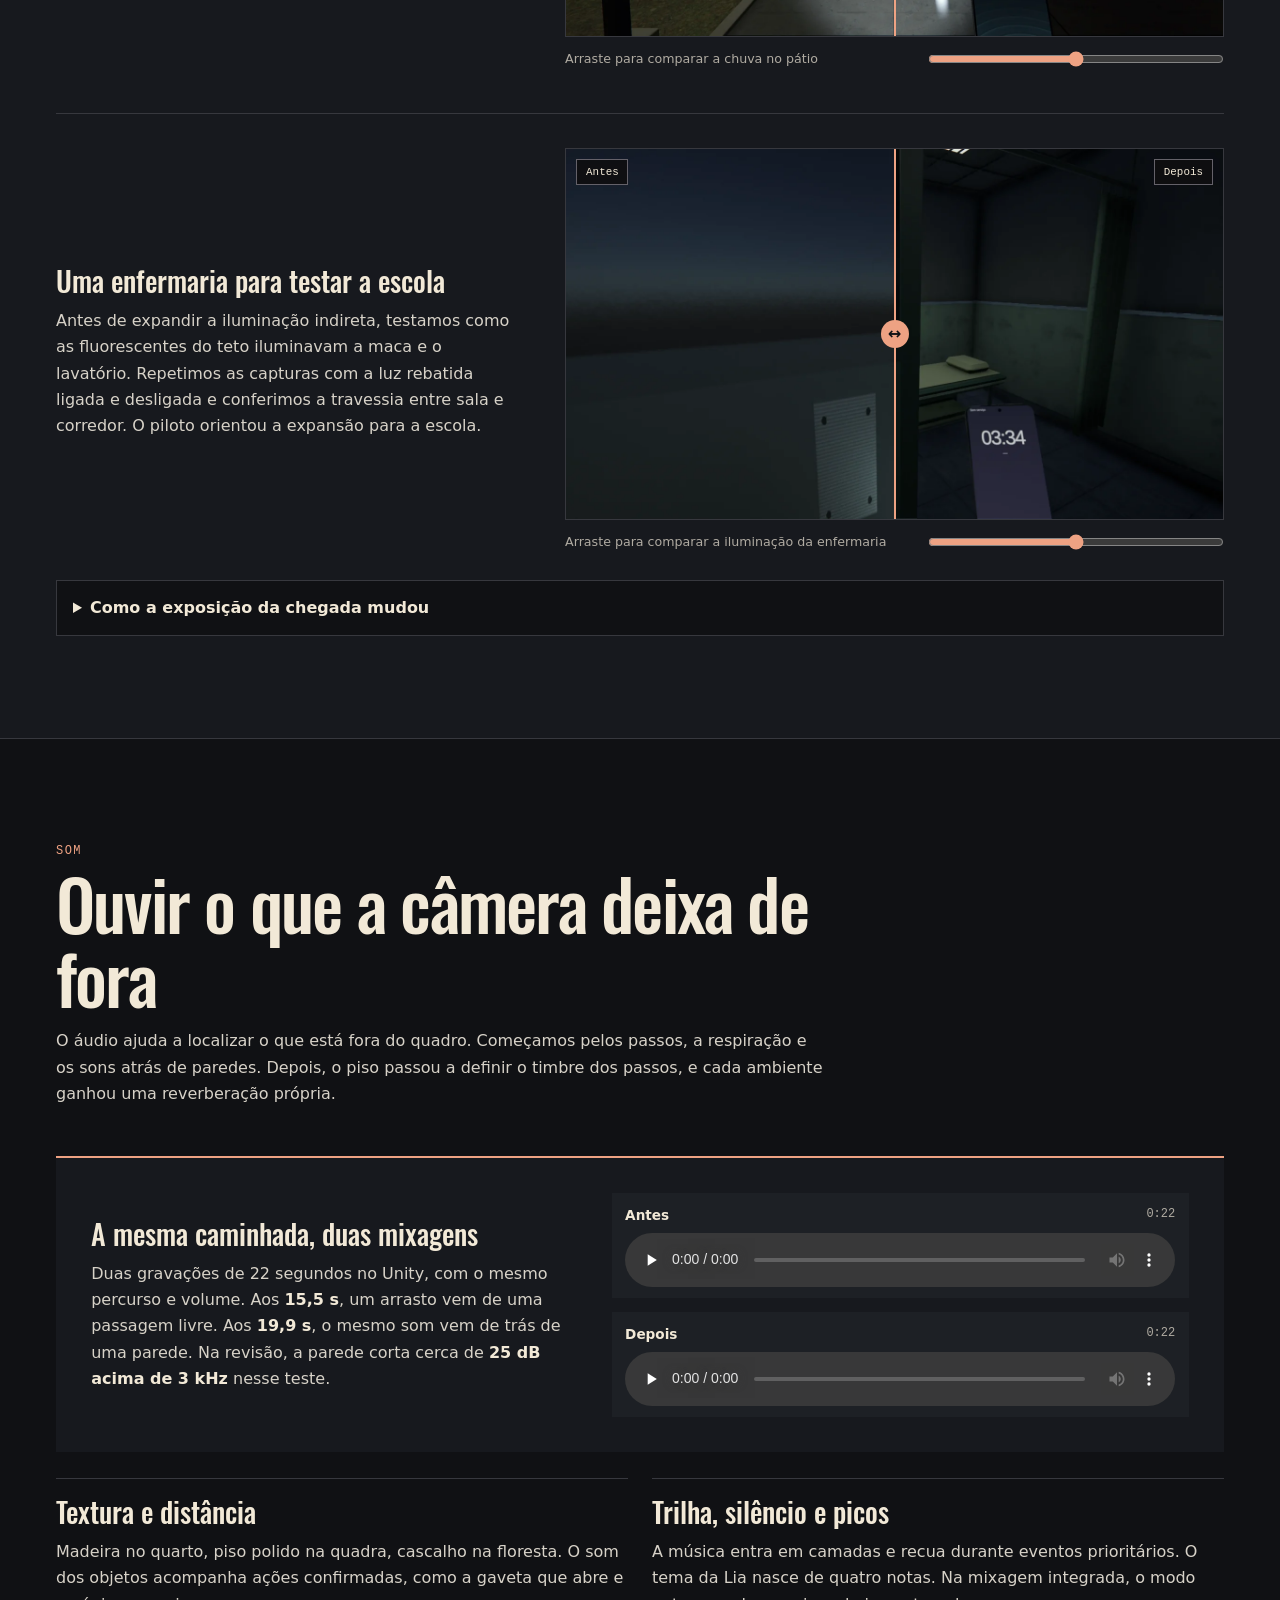
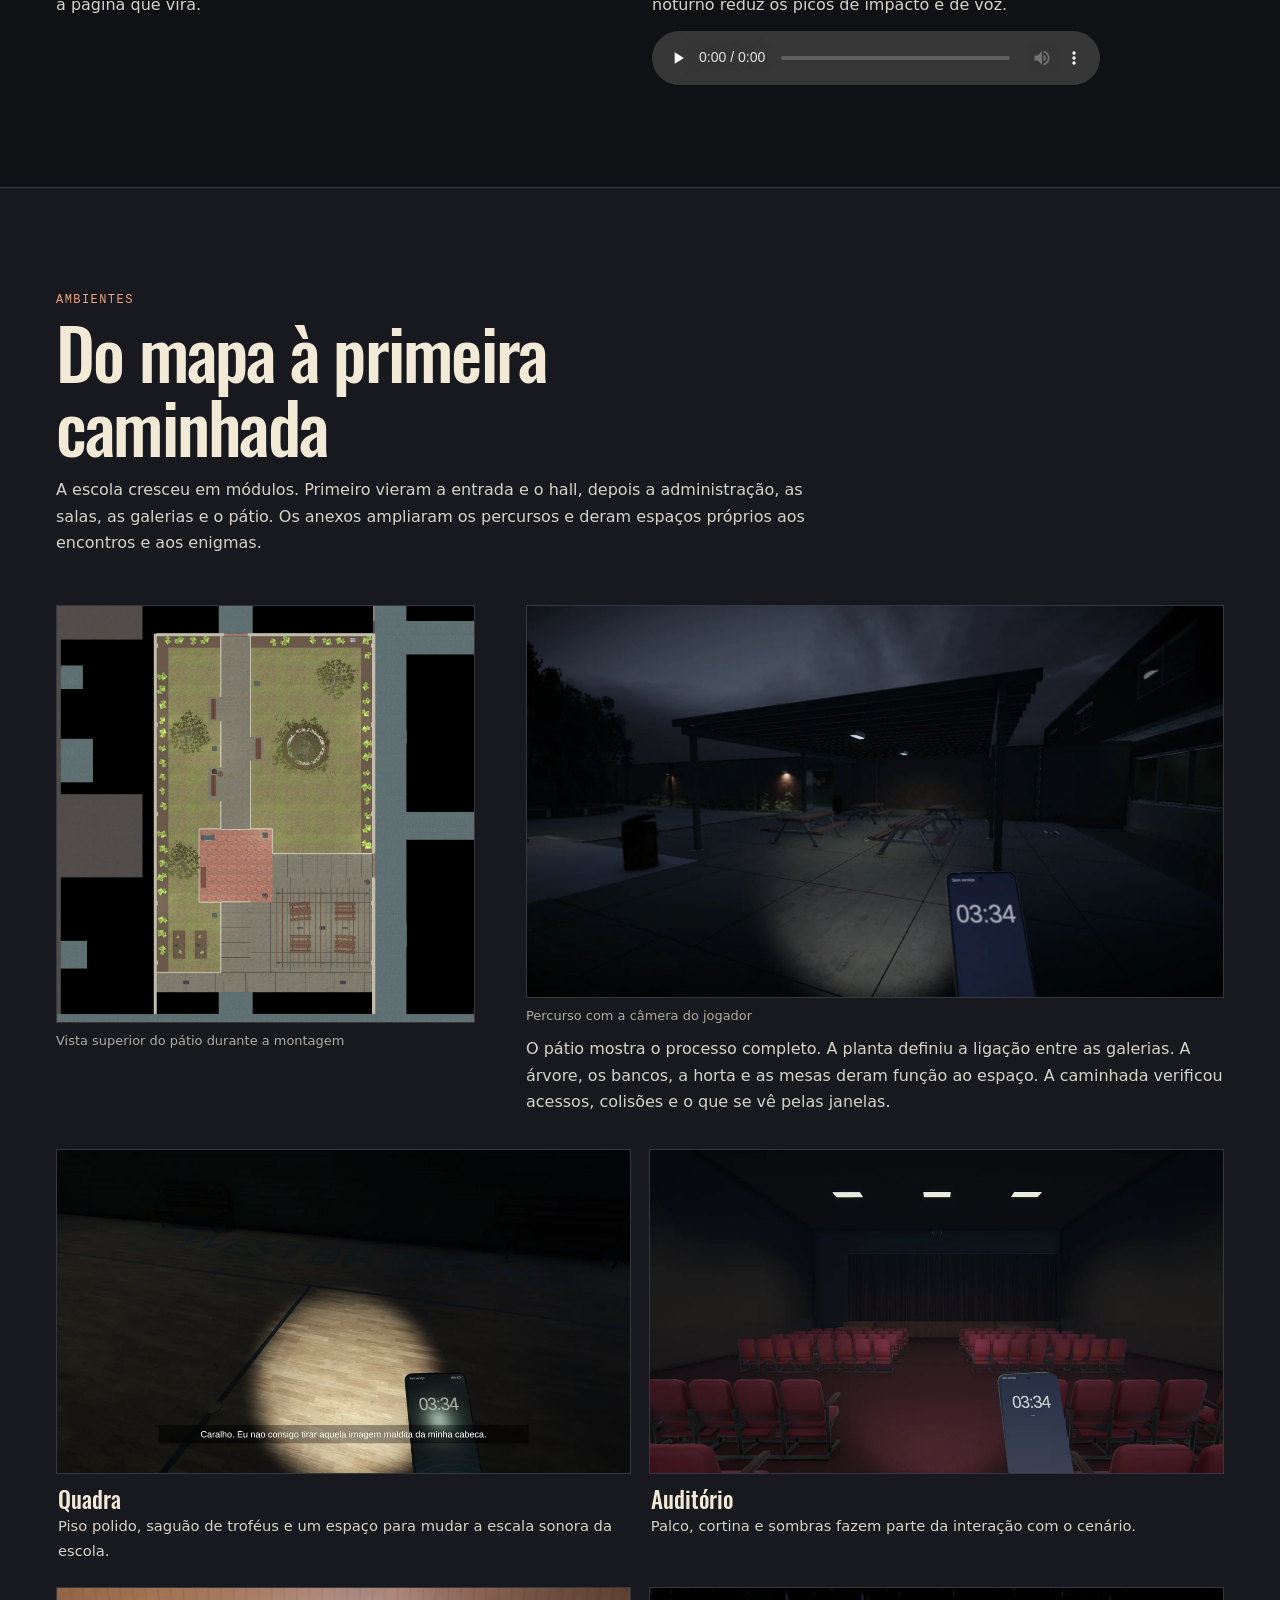
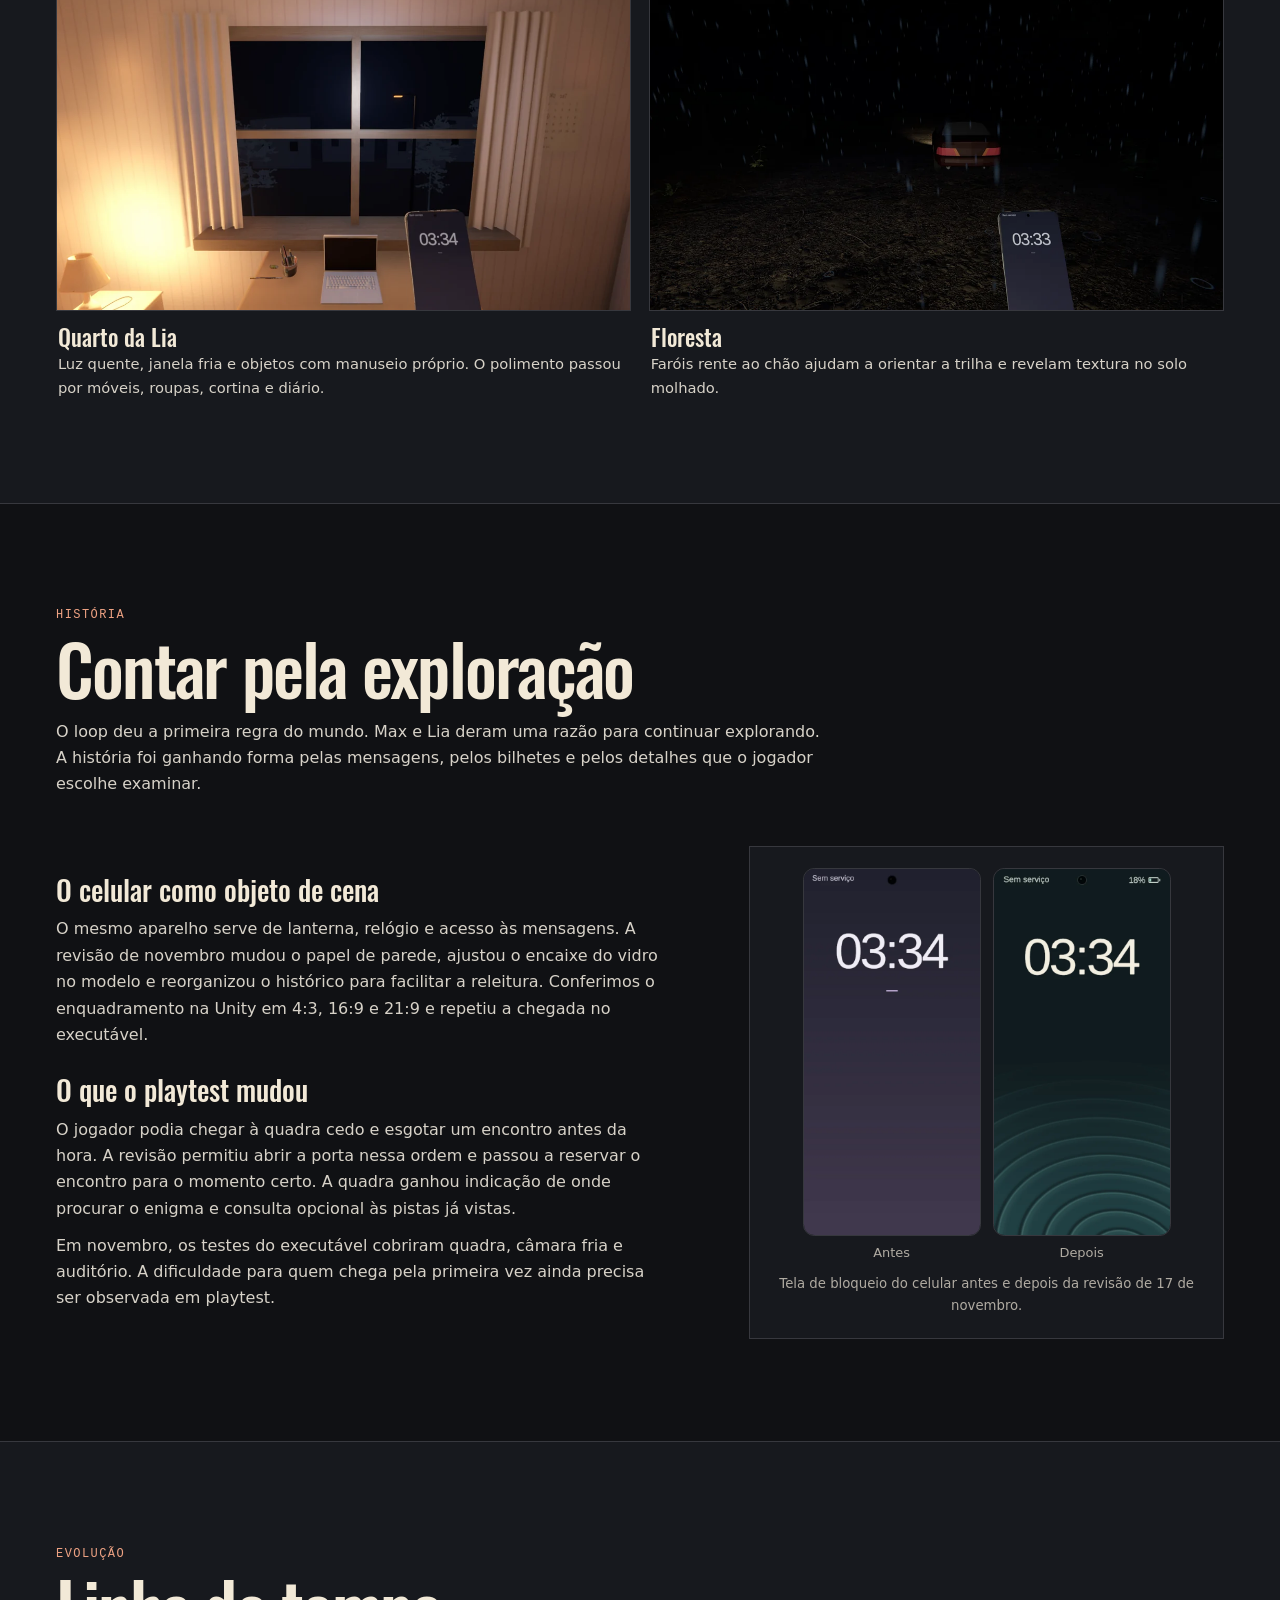
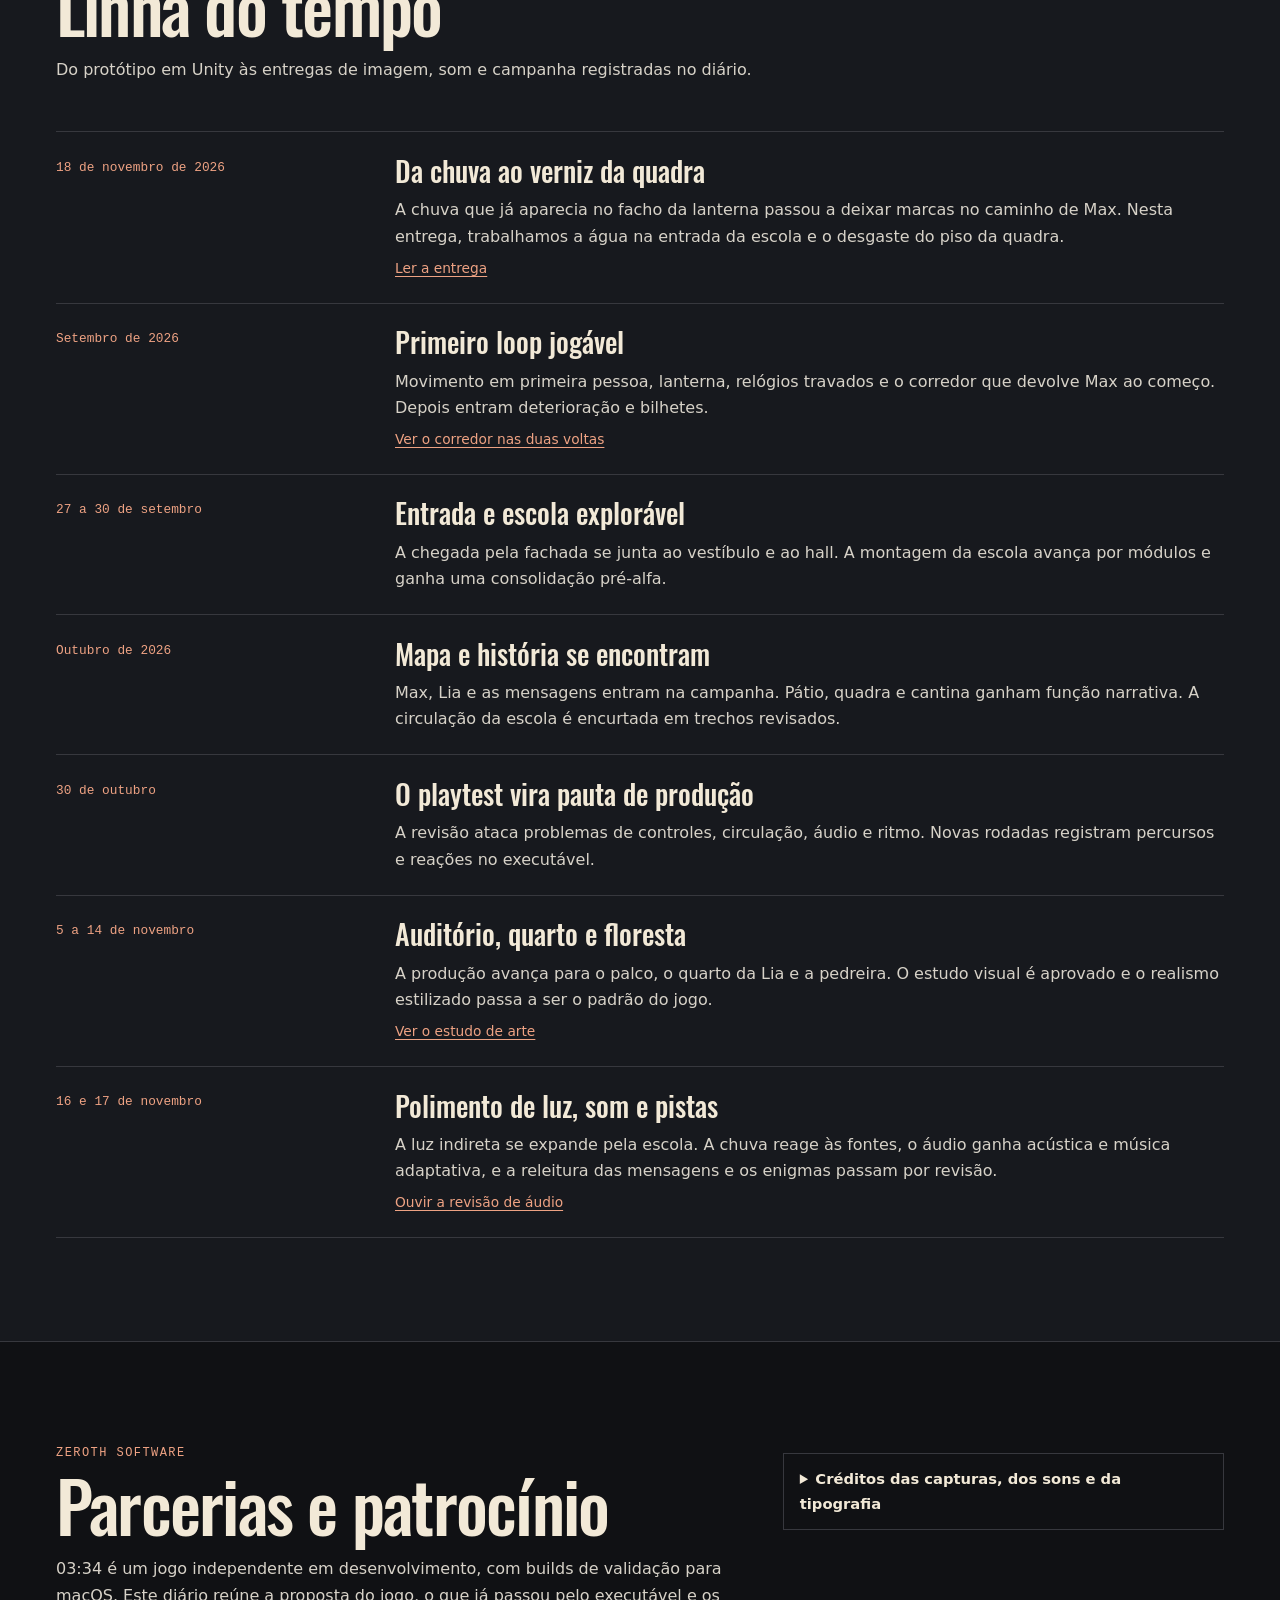
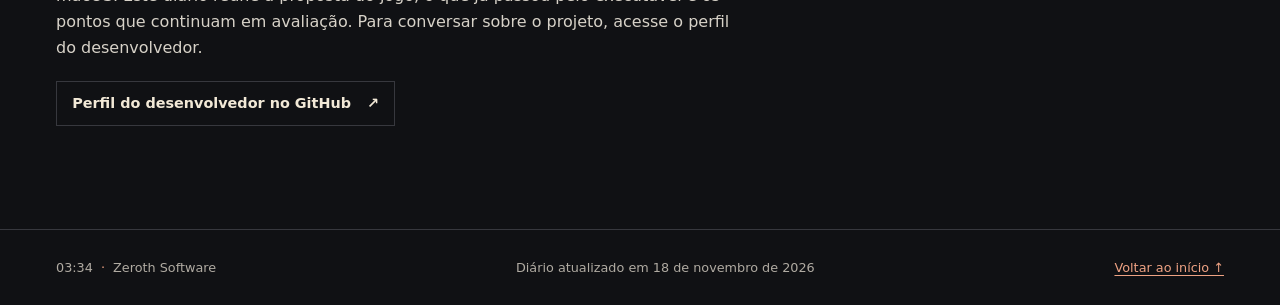
==== commit 4fa5ae07: "docs(devlog): publicar da chuva ao verniz da quadra" ====
--- a/index.html
+++ b/index.html
@@ -292,9 +292,11 @@
         <header class="section-head">
           <p class="eyebrow">Evolução</p>
           <h2 id="titulo-evolucao">Linha do tempo</h2>
-          <p>Do protótipo em Unity às revisões de imagem, som e campanha registradas em novembro de 2026.</p>
+          <p>Do protótipo em Unity às entregas de imagem, som e campanha registradas no diário.</p>
         </header>
         <ol class="timeline">
+          <!-- DEVLOG_ENTREGAS -->
+          <li><time datetime="2026-11-18">18 de novembro de 2026</time><div><h3>Da chuva ao verniz da quadra</h3><p>A chuva que já aparecia no facho da lanterna passou a deixar marcas no caminho de Max. Nesta entrega, trabalhamos a água na entrada da escola e o desgaste do piso da quadra.</p><a href="entregas/2026-11-18-pocas-e-quadra/index.html">Ler a entrega</a></div></li>
           <li><time datetime="2026-09">Setembro de 2026</time><div><h3>Primeiro loop jogável</h3><p>Movimento em primeira pessoa, lanterna, relógios travados e o corredor que devolve Max ao começo. Depois entram deterioração e bilhetes.</p><a href="#processo">Ver o corredor nas duas voltas</a></div></li>
           <li><time datetime="2026-09-27">27 a 30 de setembro</time><div><h3>Entrada e escola explorável</h3><p>A chegada pela fachada se junta ao vestíbulo e ao hall. A montagem da escola avança por módulos e ganha uma consolidação pré-alfa.</p></div></li>
           <li><time datetime="2026-10">Outubro de 2026</time><div><h3>Mapa e história se encontram</h3><p>Max, Lia e as mensagens entram na campanha. Pátio, quadra e cantina ganham função narrativa. A circulação da escola é encurtada em trechos revisados.</p></div></li>
--- a/estilos.css
+++ b/estilos.css
@@ -120,7 +120,7 @@
 h3 + p, .feature-copy p + p, .story-copy p + p, .environment-lead figure + p { margin-top: .65rem; }
 
 .comparison-stage { position: relative; display: grid; grid-template-columns: 1fr 1fr; gap: .5rem; }
-.comparison img, .triptych img, .two-frames img, .places img, .environment-lead img {
+.comparison img, .triptych img, .two-frames img, .places img, .environment-lead img, .delivery-frame img {
   width: 100%;
   border: 1px solid var(--line);
   background: var(--raised);
@@ -254,6 +254,19 @@
 .timeline li { display: grid; grid-template-columns: minmax(10rem, .38fr) 1fr; gap: .45rem 1.5rem; padding: 1.35rem 0; border-top: 1px solid var(--line); }
 .timeline time { padding-top: .18rem; color: var(--accent); font: .8rem/1.65 var(--mono); }
 .timeline a { display: inline-block; margin-top: .4rem; font-size: .86rem; }
+
+.delivery { max-width: 61rem; }
+.delivery h1 {
+  margin-block: .25rem .9rem;
+  color: var(--ink);
+  font: 500 clamp(2.7rem, 8vw, 5.2rem)/1.06 var(--heading);
+  letter-spacing: -.025em;
+}
+.delivery-body > p, .delivery-body > ul, .delivery-body > ol { max-width: 48rem; }
+.delivery-body > * + * { margin-top: .9rem; }
+.delivery-body h2 { margin-top: 2.5rem; font-size: clamp(1.75rem, 4vw, 3rem); }
+.delivery-body h3 { margin-top: 1.35rem; }
+.delivery-body .comparison[data-ready] img { aspect-ratio: auto; }
 
 .partnership { display: grid; grid-template-columns: minmax(0, 1fr) minmax(15rem, .65fr); gap: 2rem 3rem; align-items: start; }
 .partnership .button { margin-top: 1.2rem; }
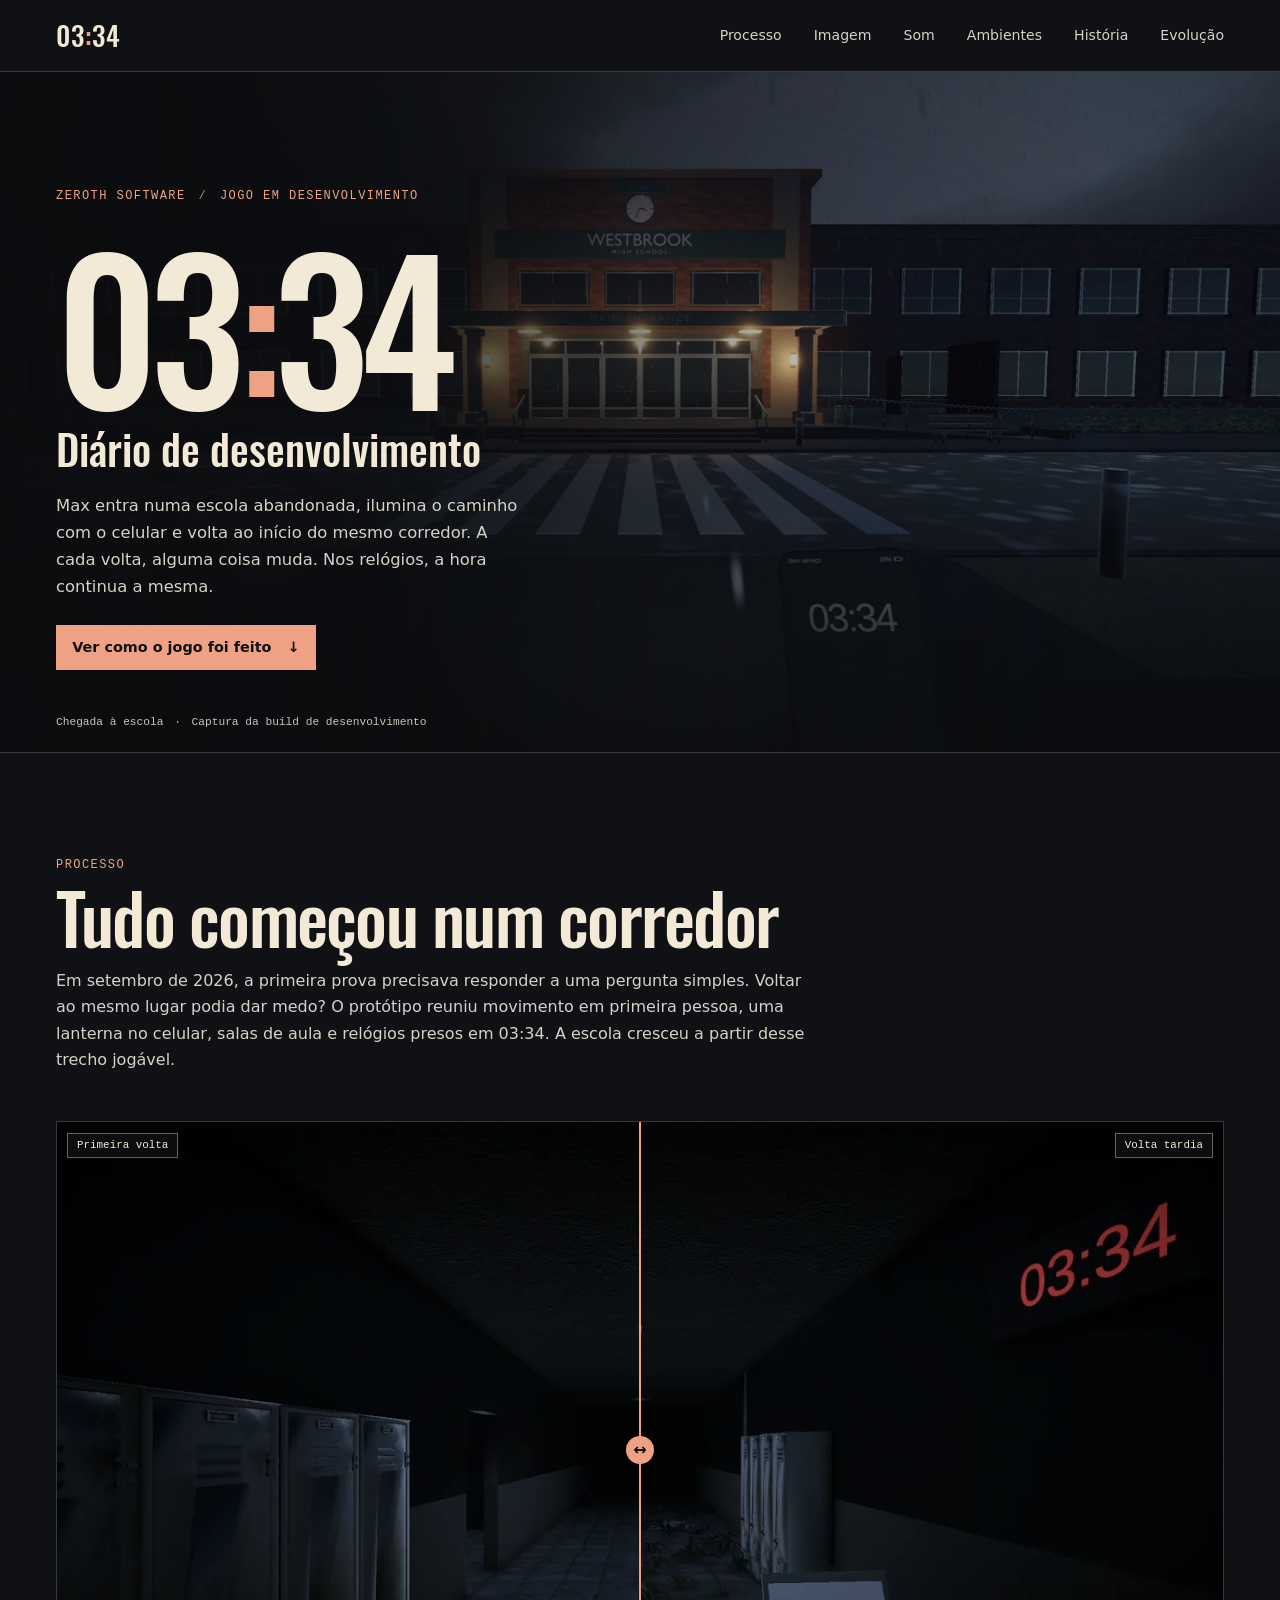
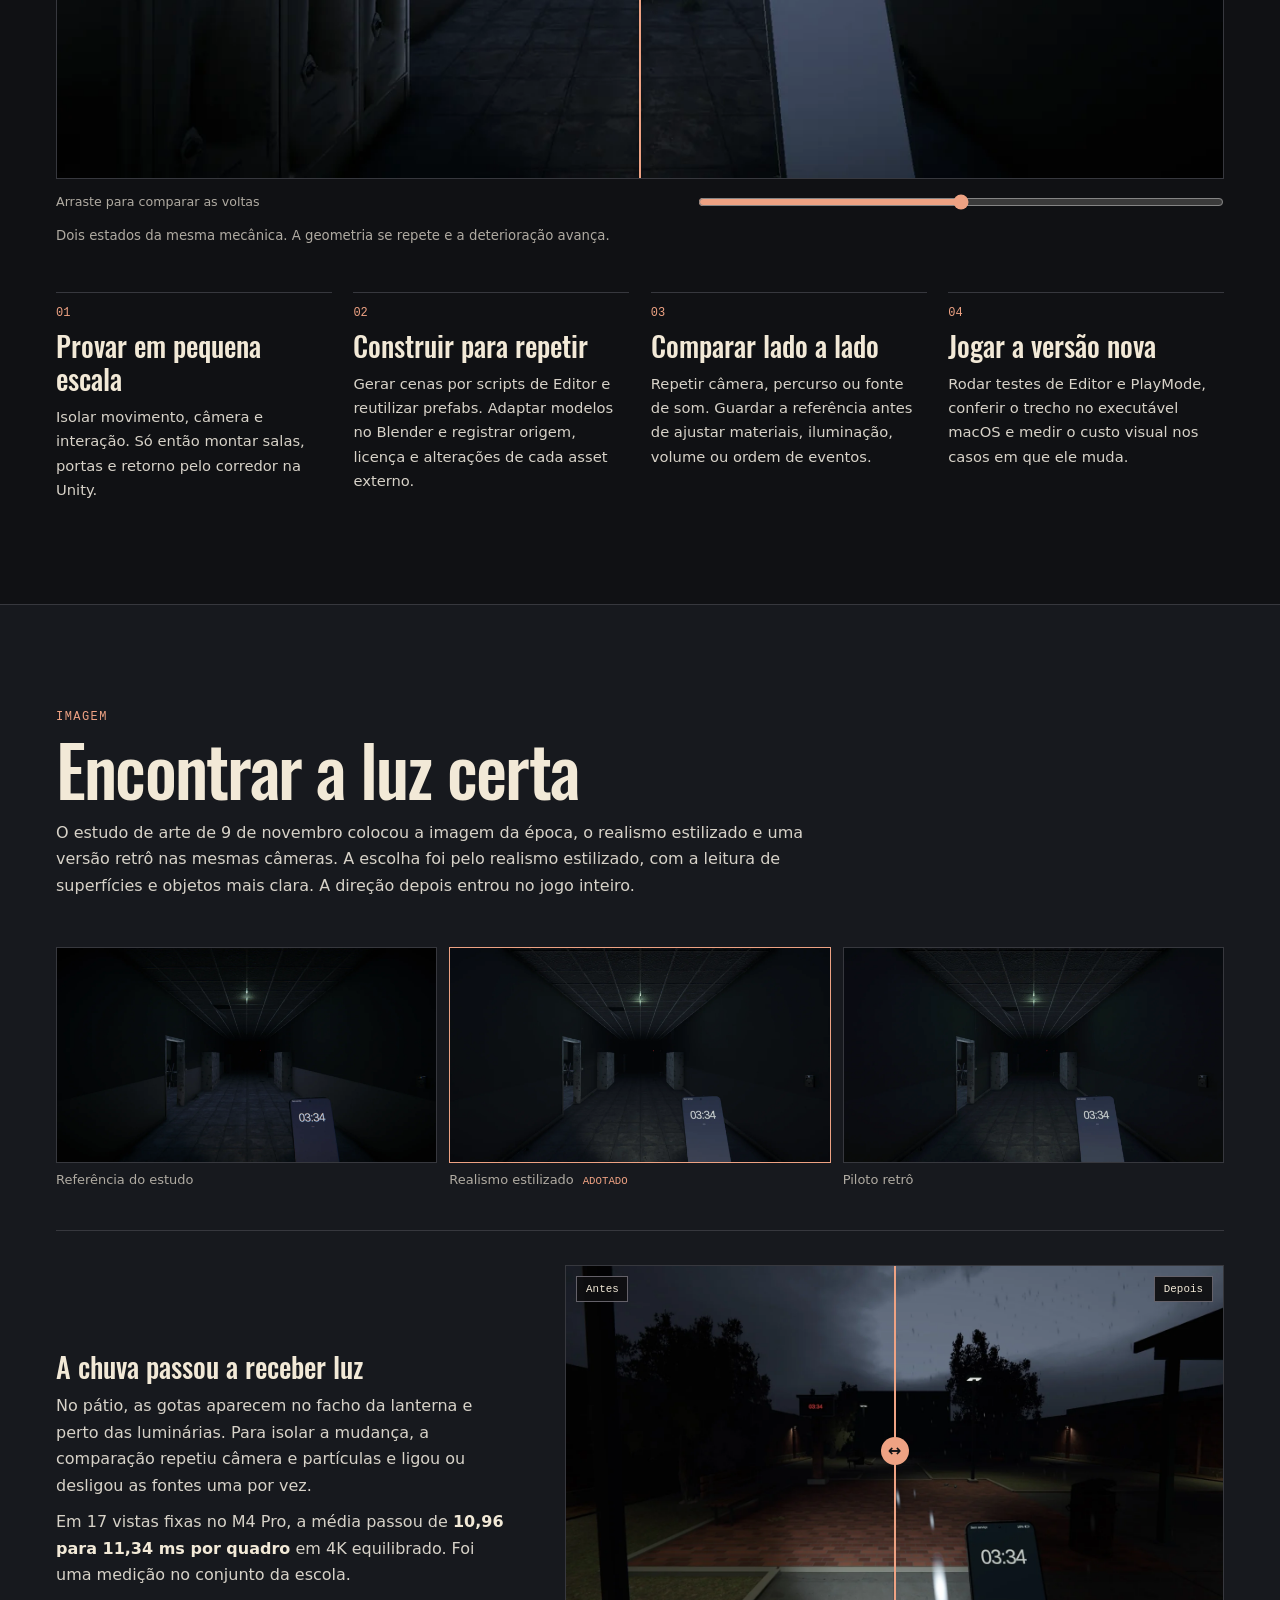
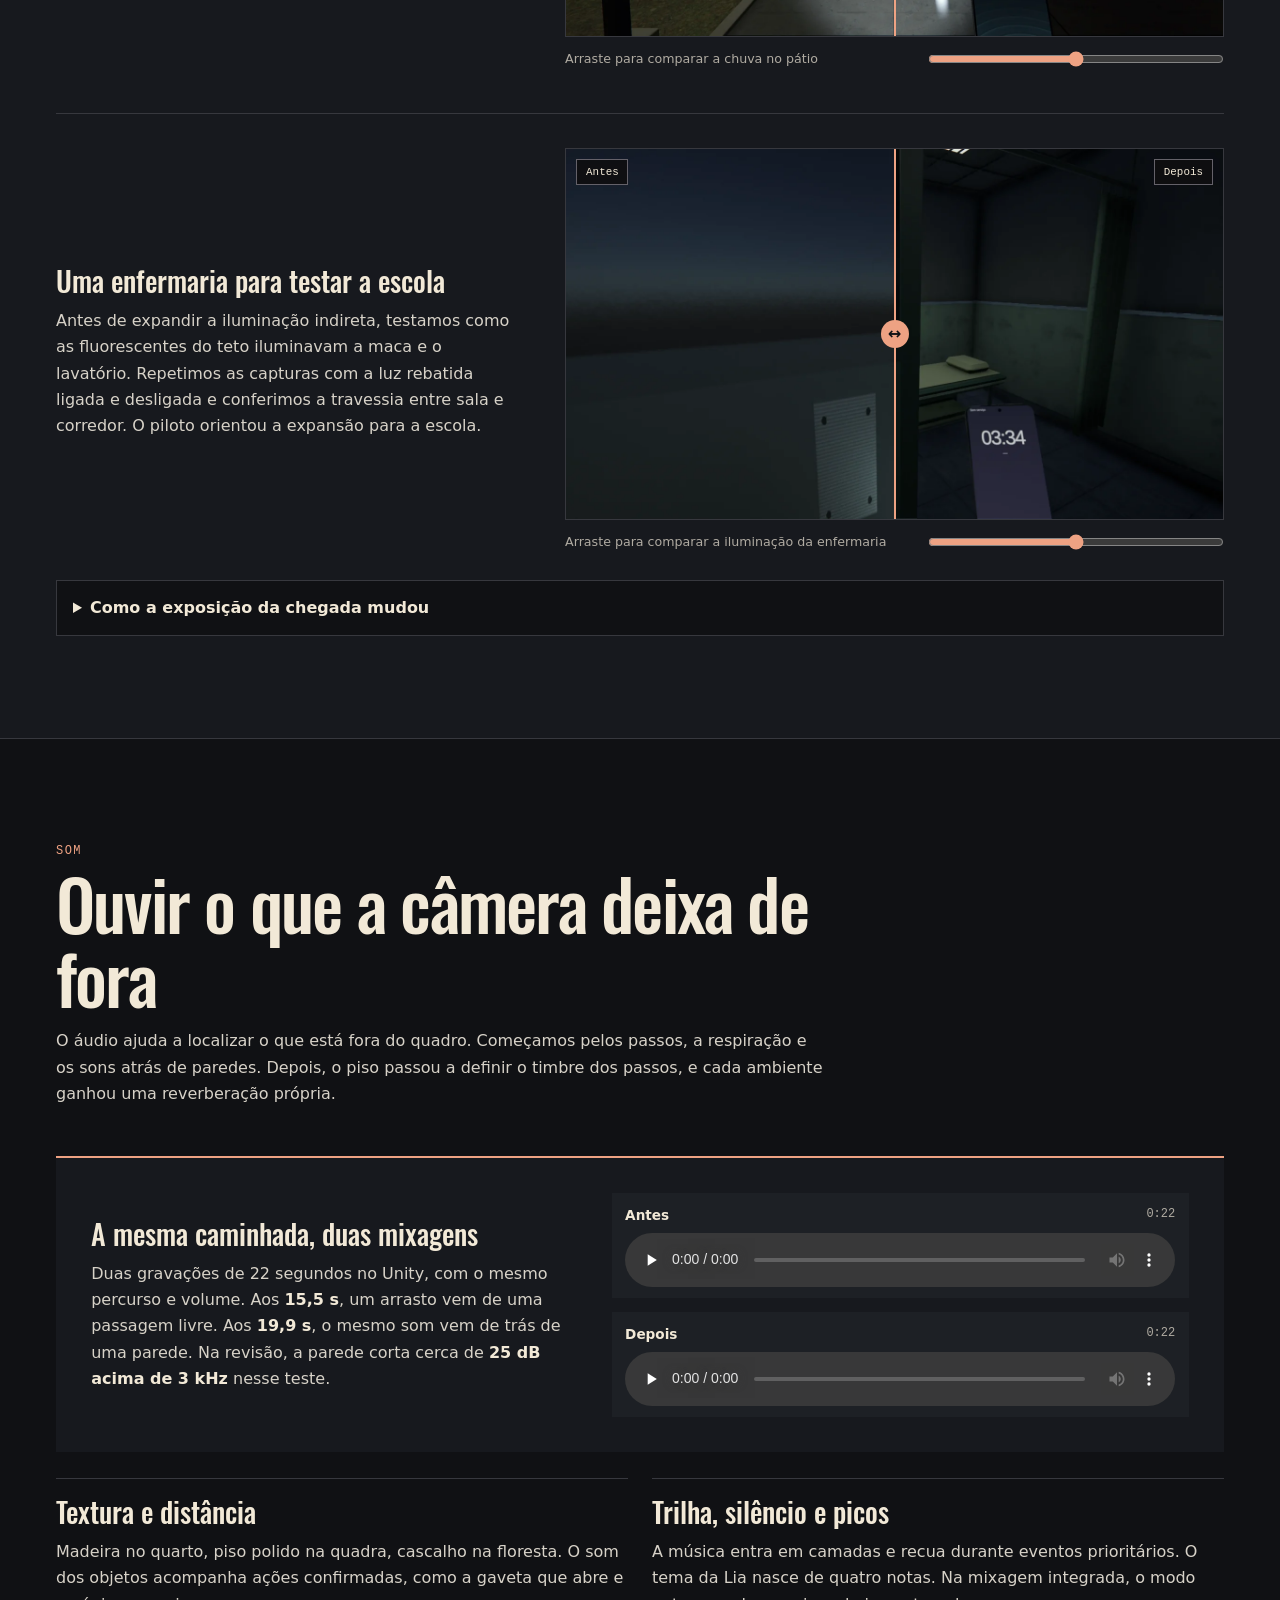
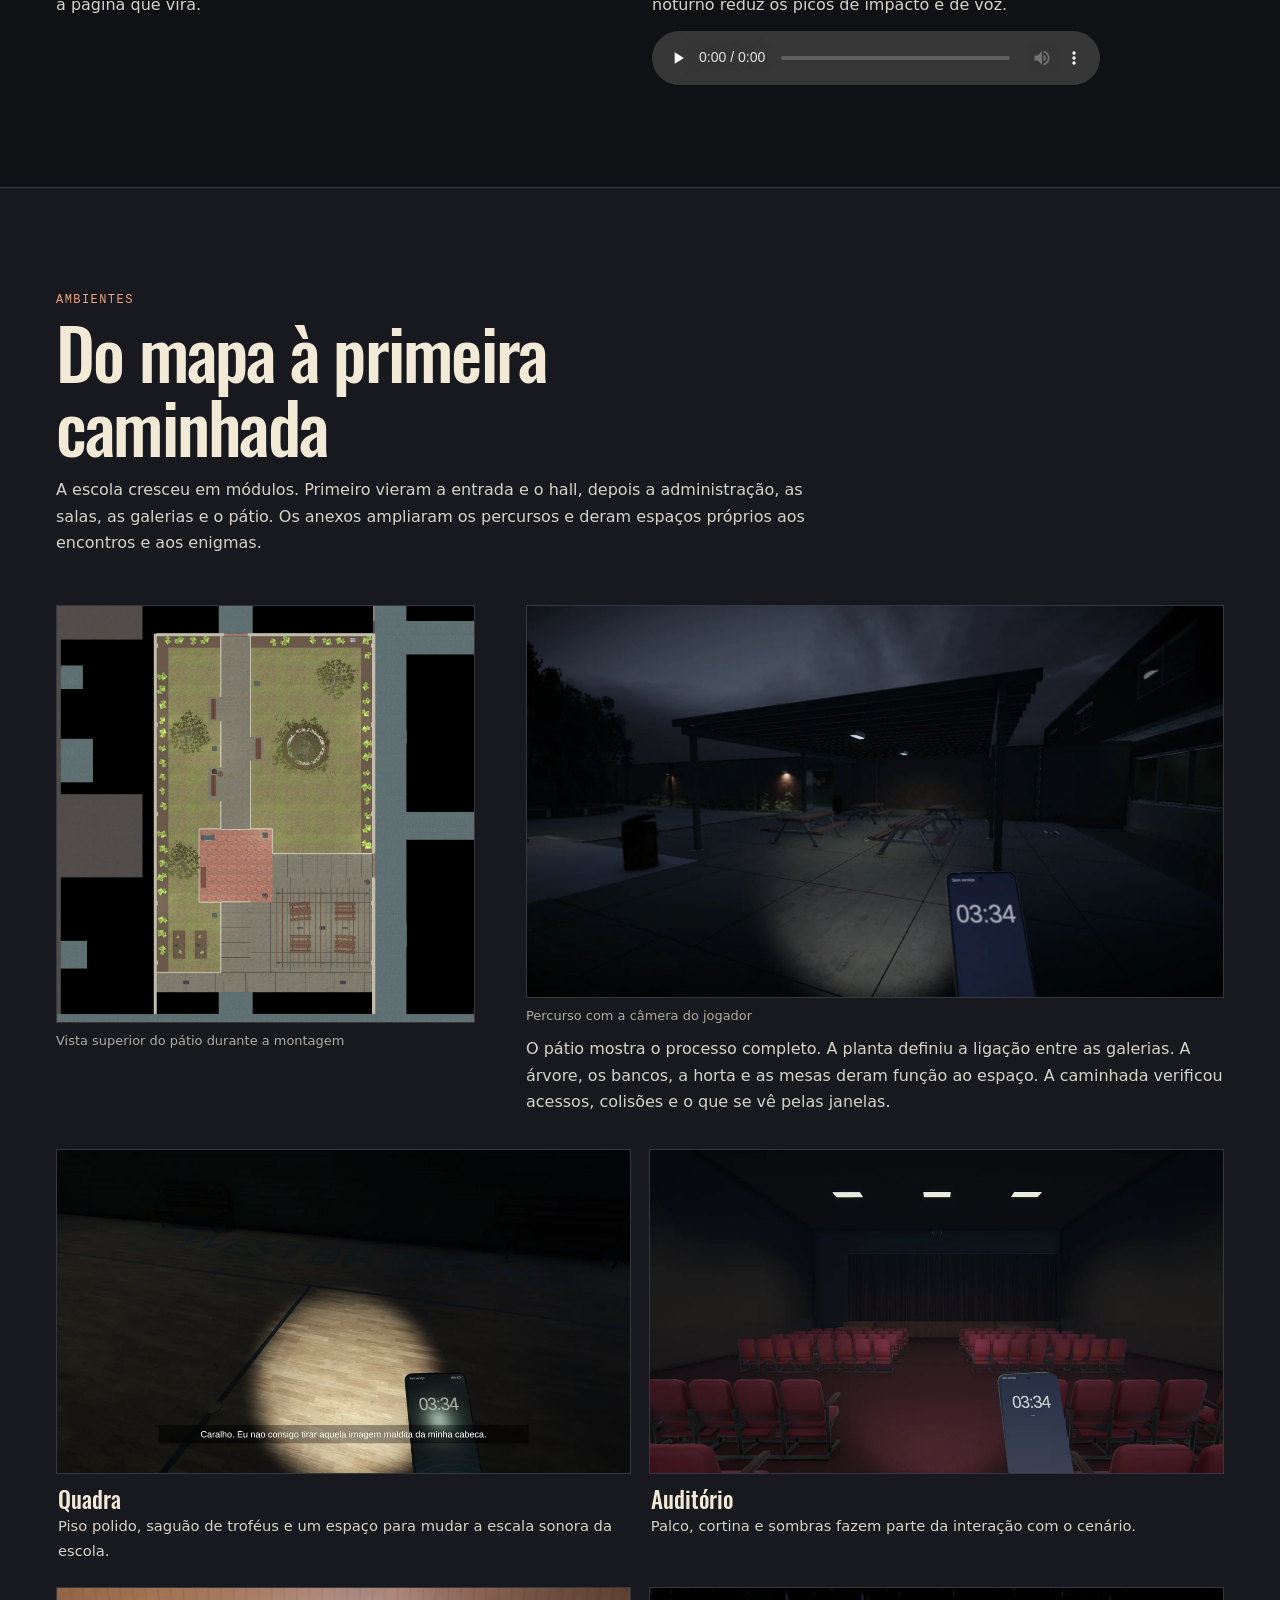
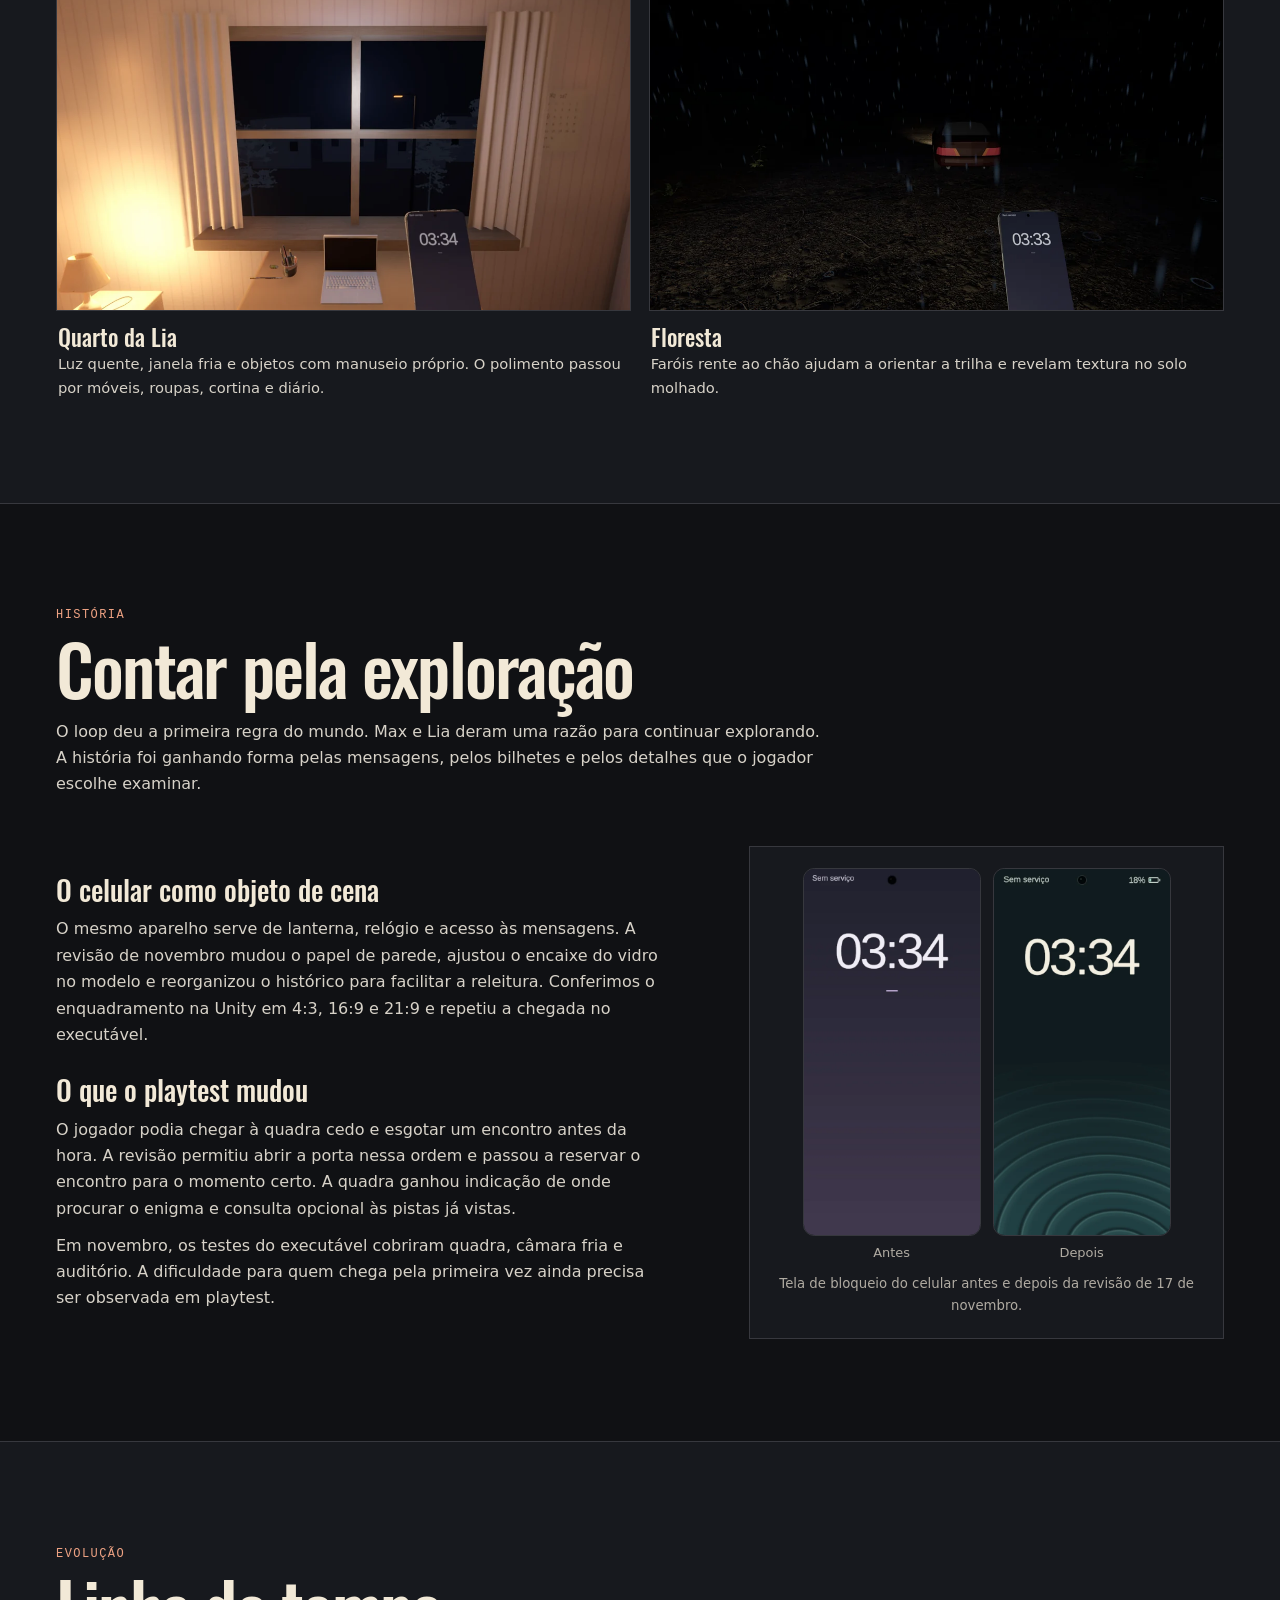
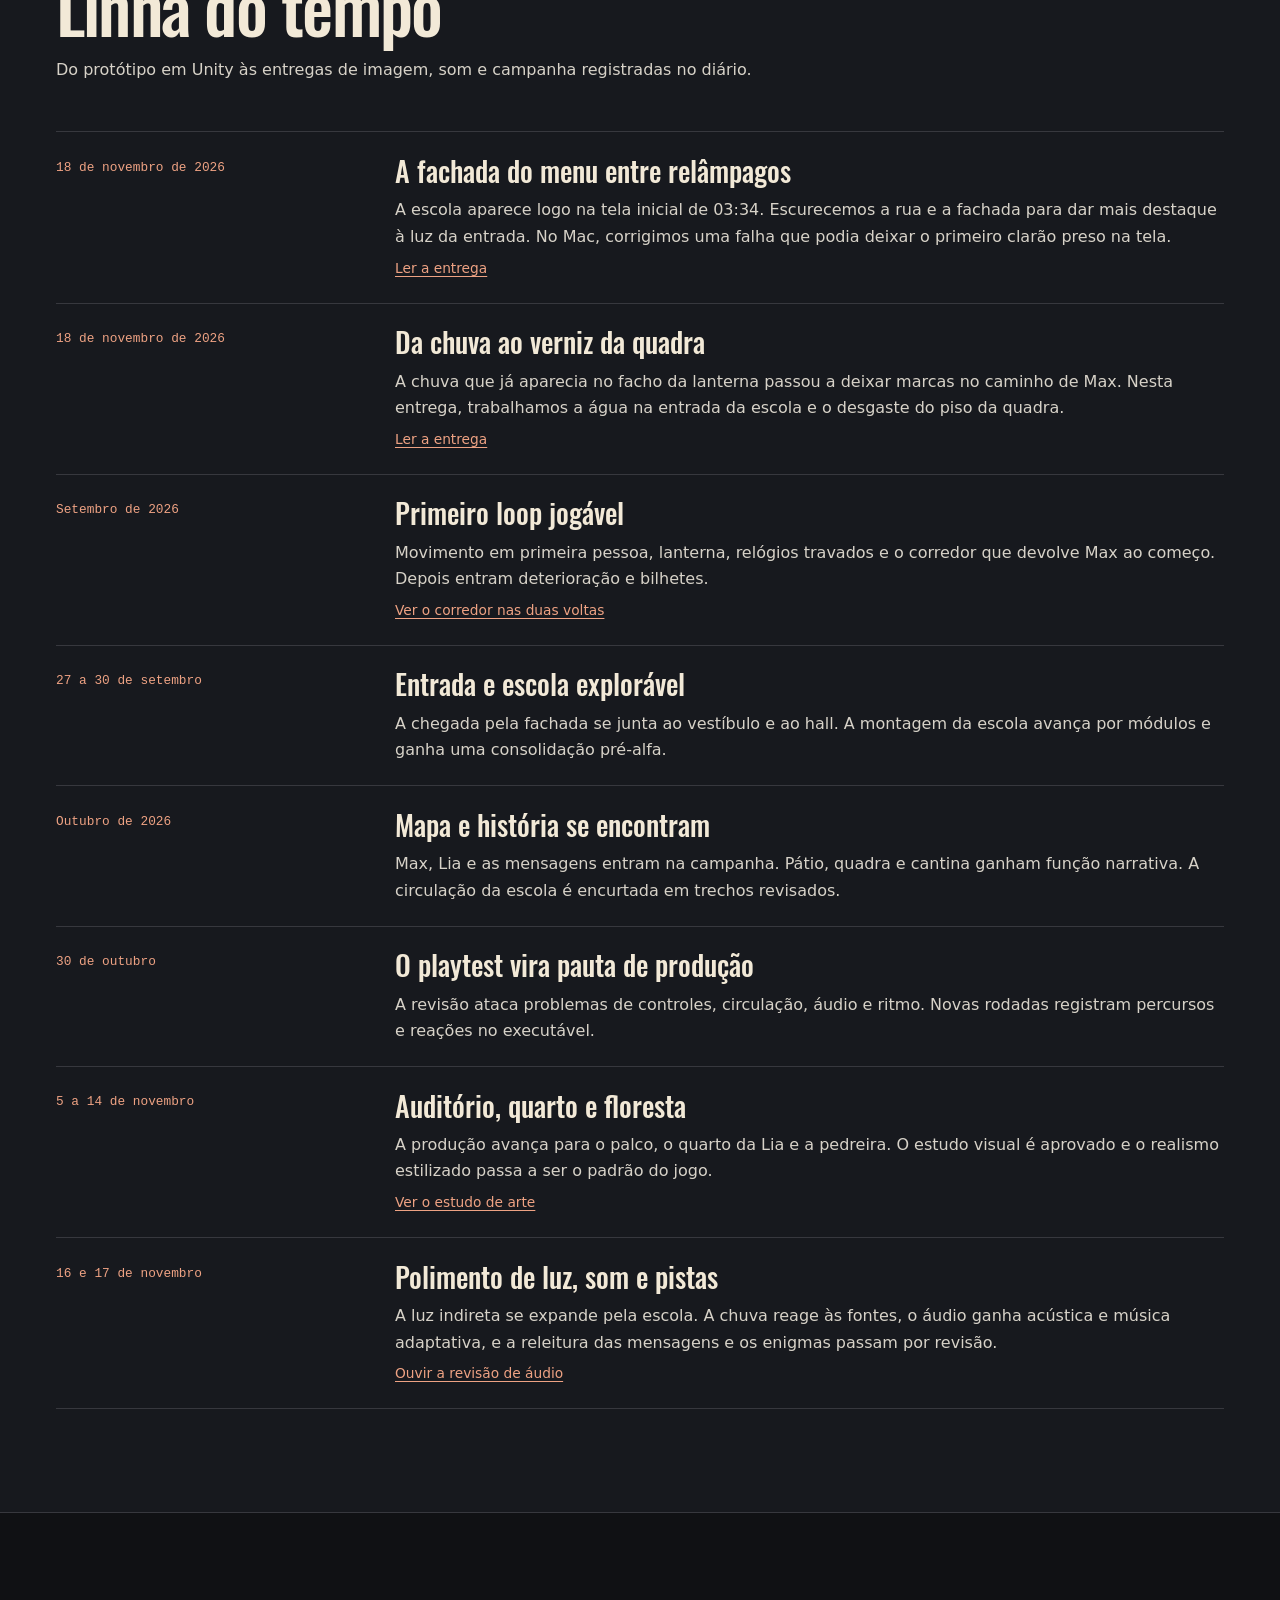
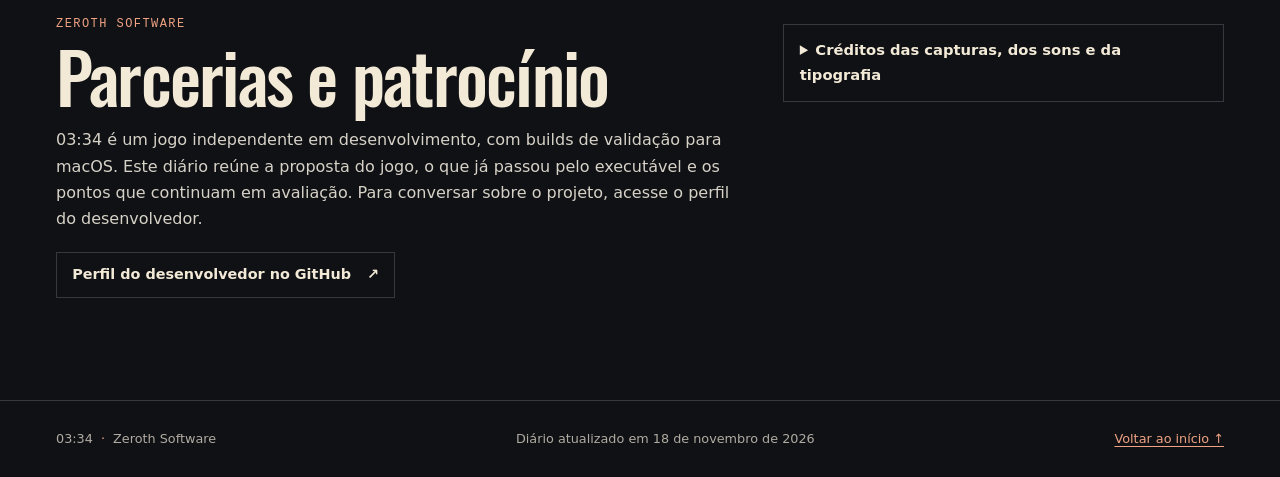
==== commit 1c8c4de0: "docs(devlog): publicar fachada do menu entre relâmpagos" ====
--- a/index.html
+++ b/index.html
@@ -296,6 +296,7 @@
         </header>
         <ol class="timeline">
           <!-- DEVLOG_ENTREGAS -->
+          <li><time datetime="2026-11-18">18 de novembro de 2026</time><div><h3>A fachada do menu entre relâmpagos</h3><p>A escola aparece logo na tela inicial de 03:34. Escurecemos a rua e a fachada para dar mais destaque à luz da entrada. No Mac, corrigimos uma falha que podia deixar o primeiro clarão preso na tela.</p><a href="entregas/2026-11-18-fachada-menu/index.html">Ler a entrega</a></div></li>
           <li><time datetime="2026-11-18">18 de novembro de 2026</time><div><h3>Da chuva ao verniz da quadra</h3><p>A chuva que já aparecia no facho da lanterna passou a deixar marcas no caminho de Max. Nesta entrega, trabalhamos a água na entrada da escola e o desgaste do piso da quadra.</p><a href="entregas/2026-11-18-pocas-e-quadra/index.html">Ler a entrega</a></div></li>
           <li><time datetime="2026-09">Setembro de 2026</time><div><h3>Primeiro loop jogável</h3><p>Movimento em primeira pessoa, lanterna, relógios travados e o corredor que devolve Max ao começo. Depois entram deterioração e bilhetes.</p><a href="#processo">Ver o corredor nas duas voltas</a></div></li>
           <li><time datetime="2026-09-27">27 a 30 de setembro</time><div><h3>Entrada e escola explorável</h3><p>A chegada pela fachada se junta ao vestíbulo e ao hall. A montagem da escola avança por módulos e ganha uma consolidação pré-alfa.</p></div></li>
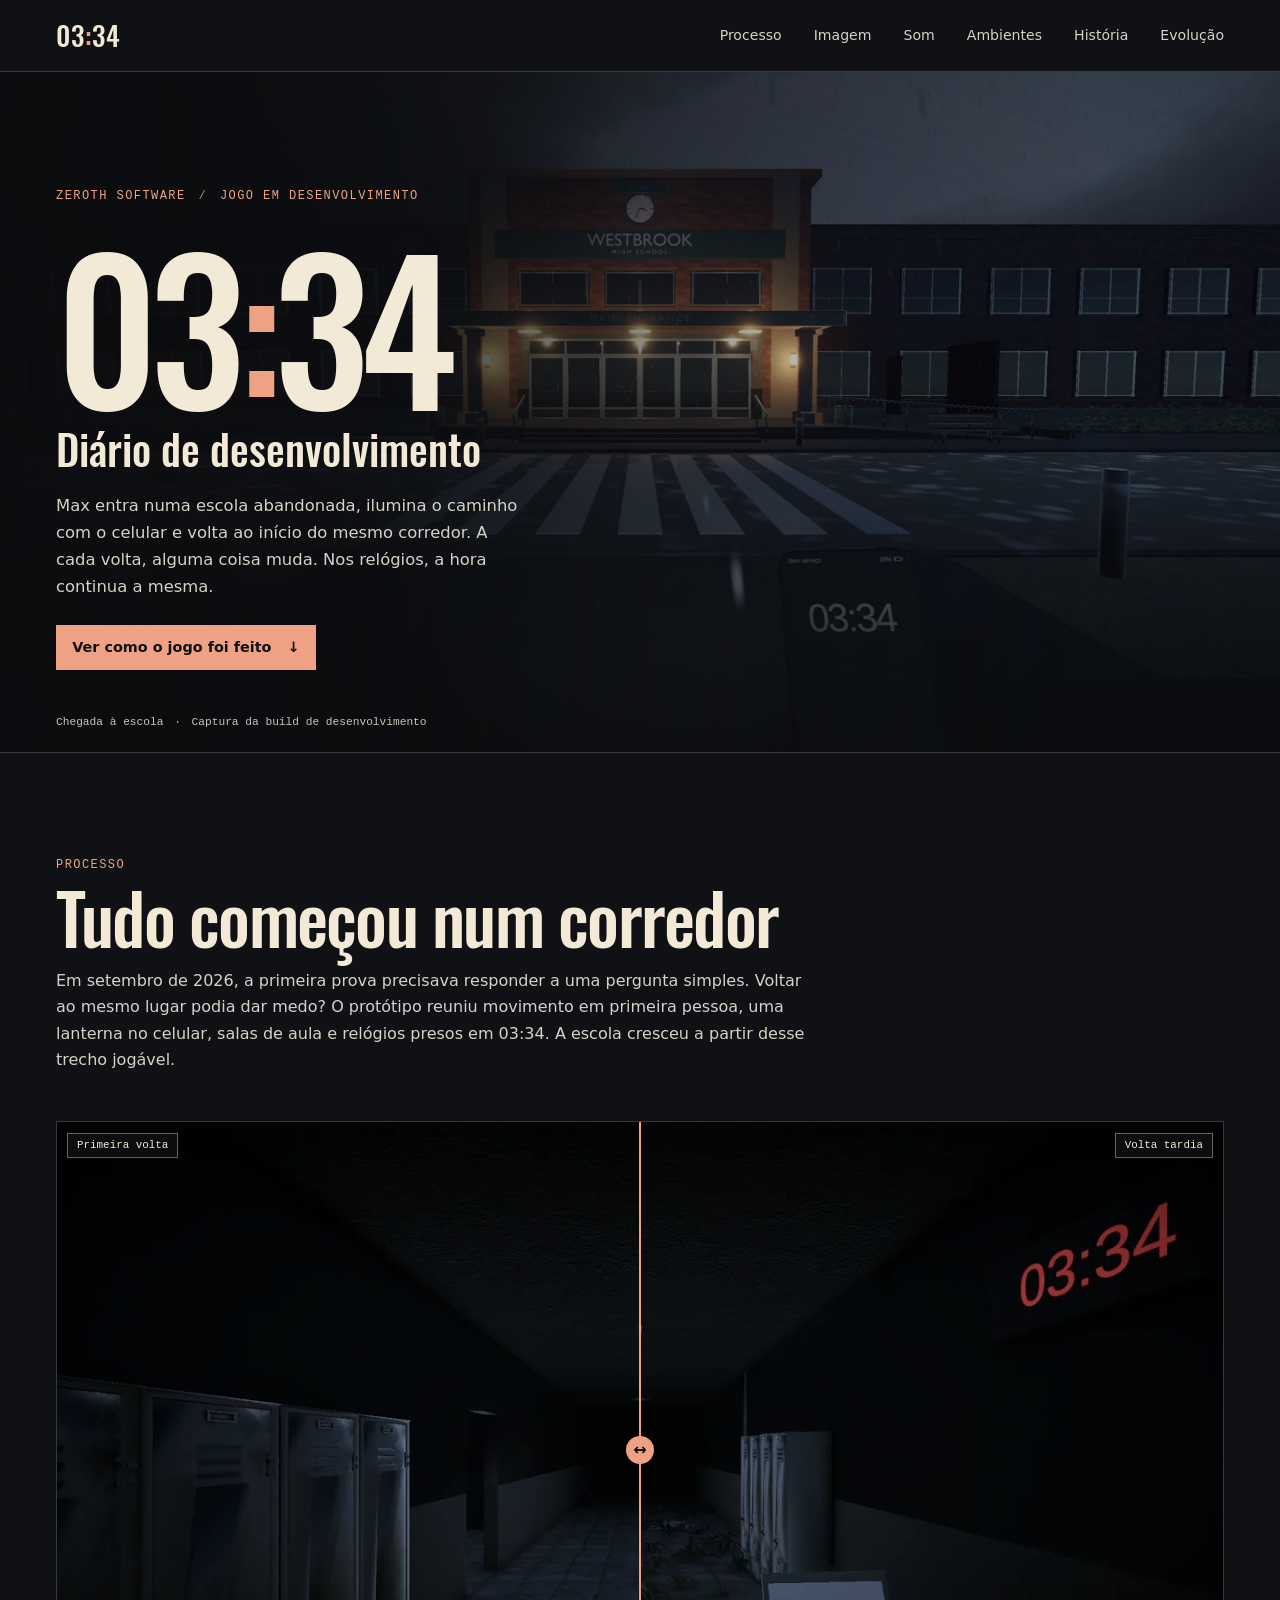
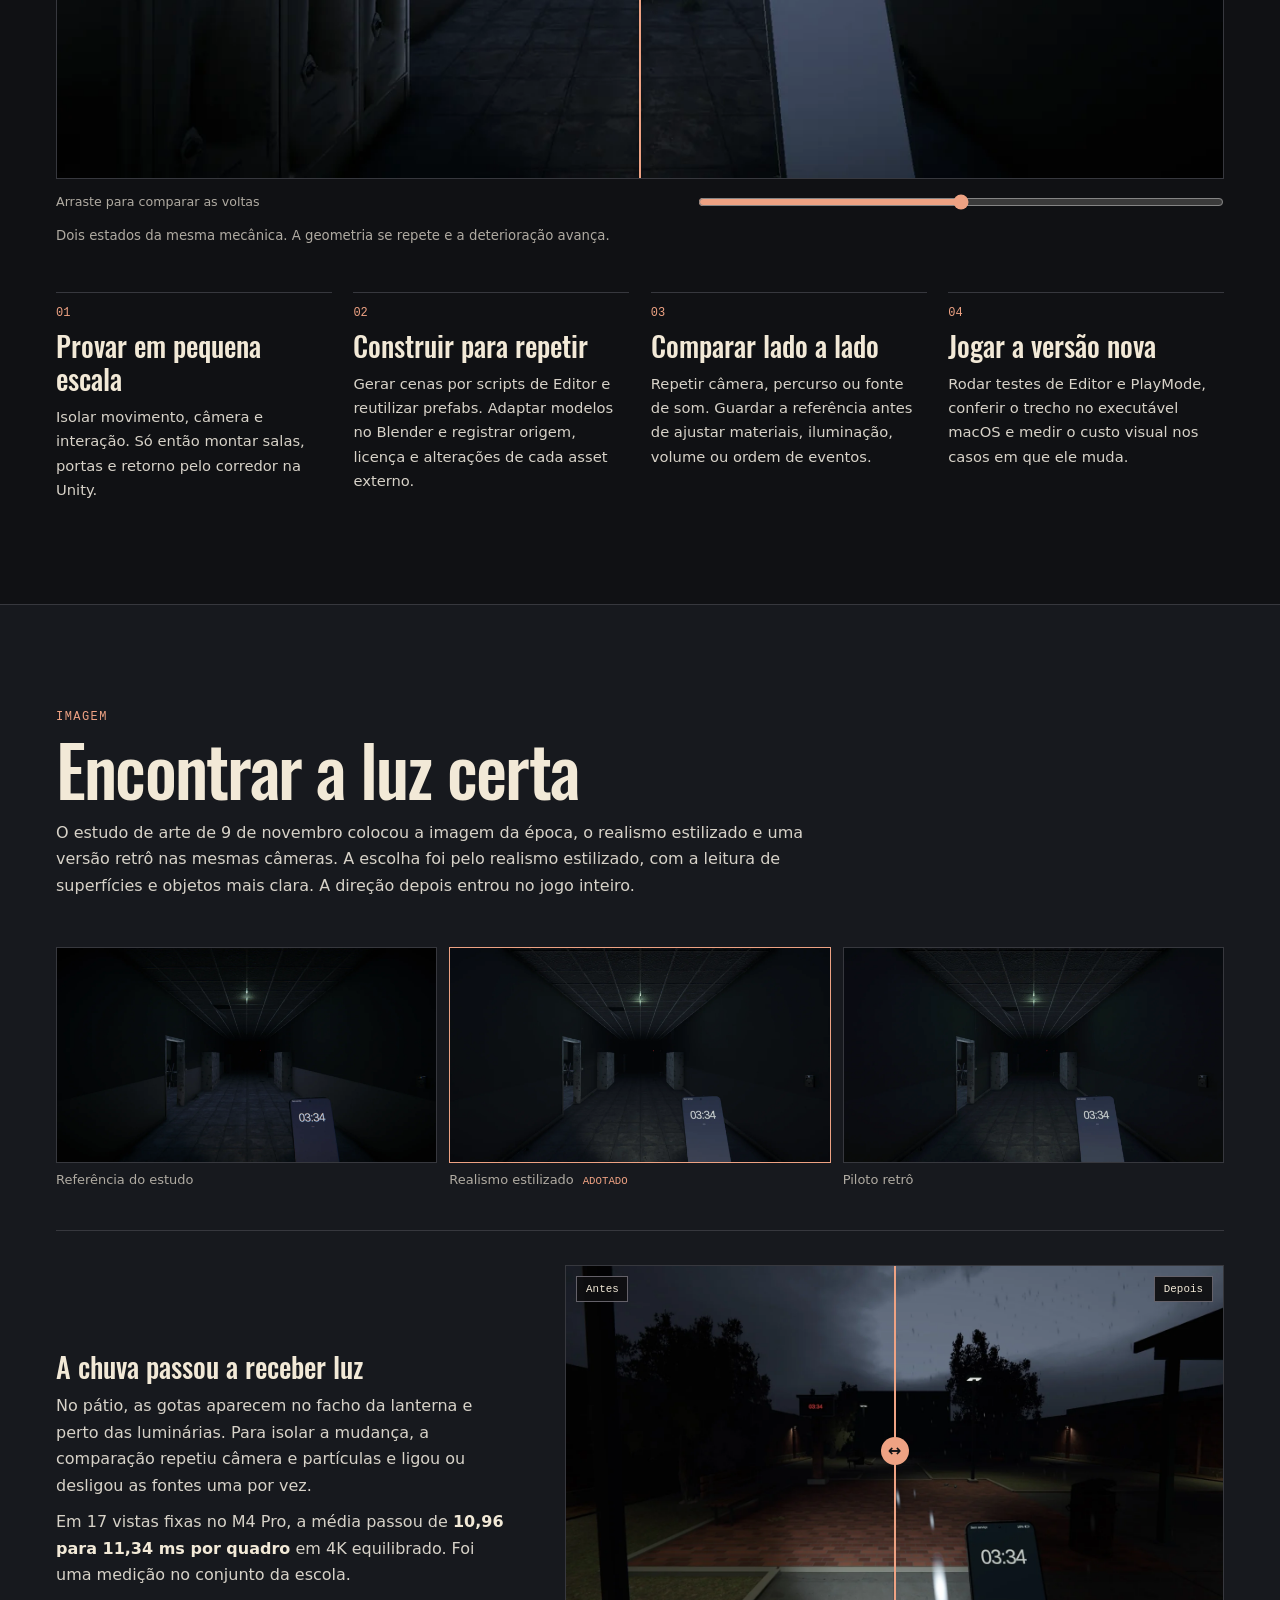
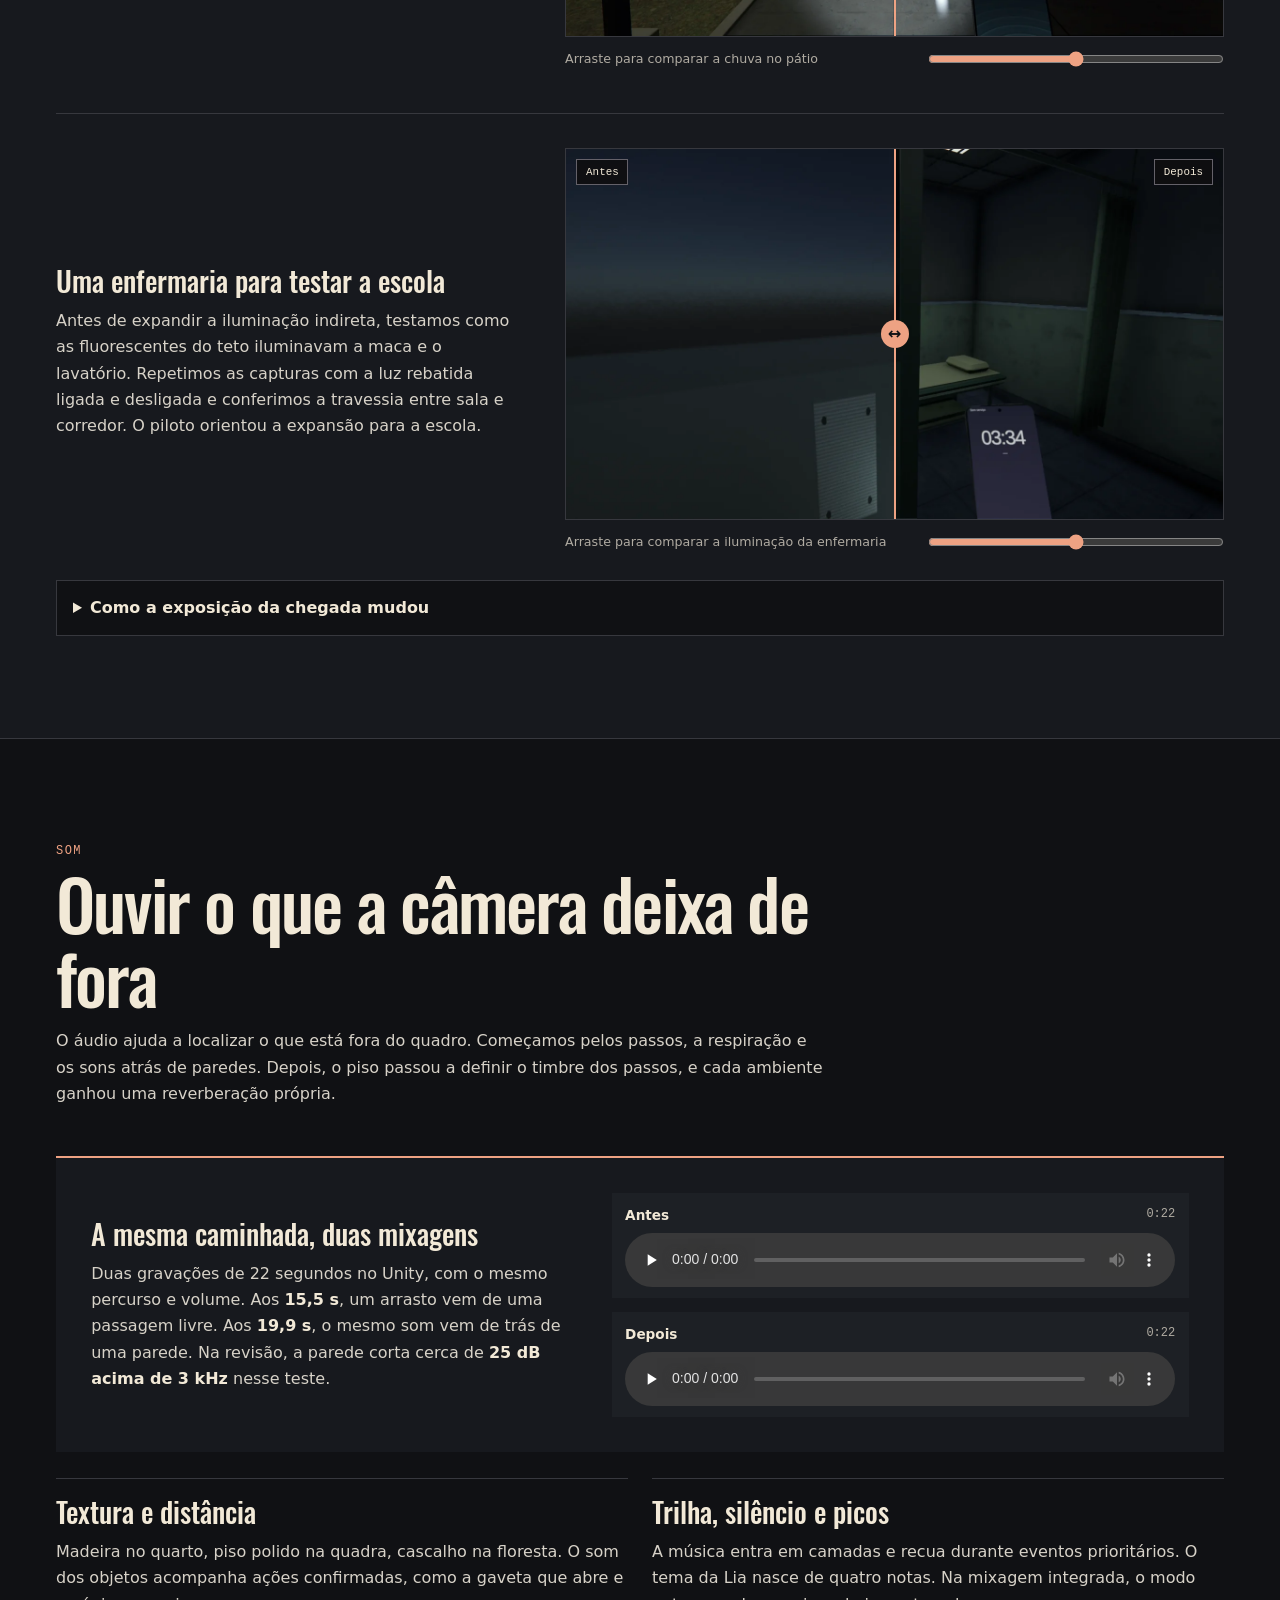
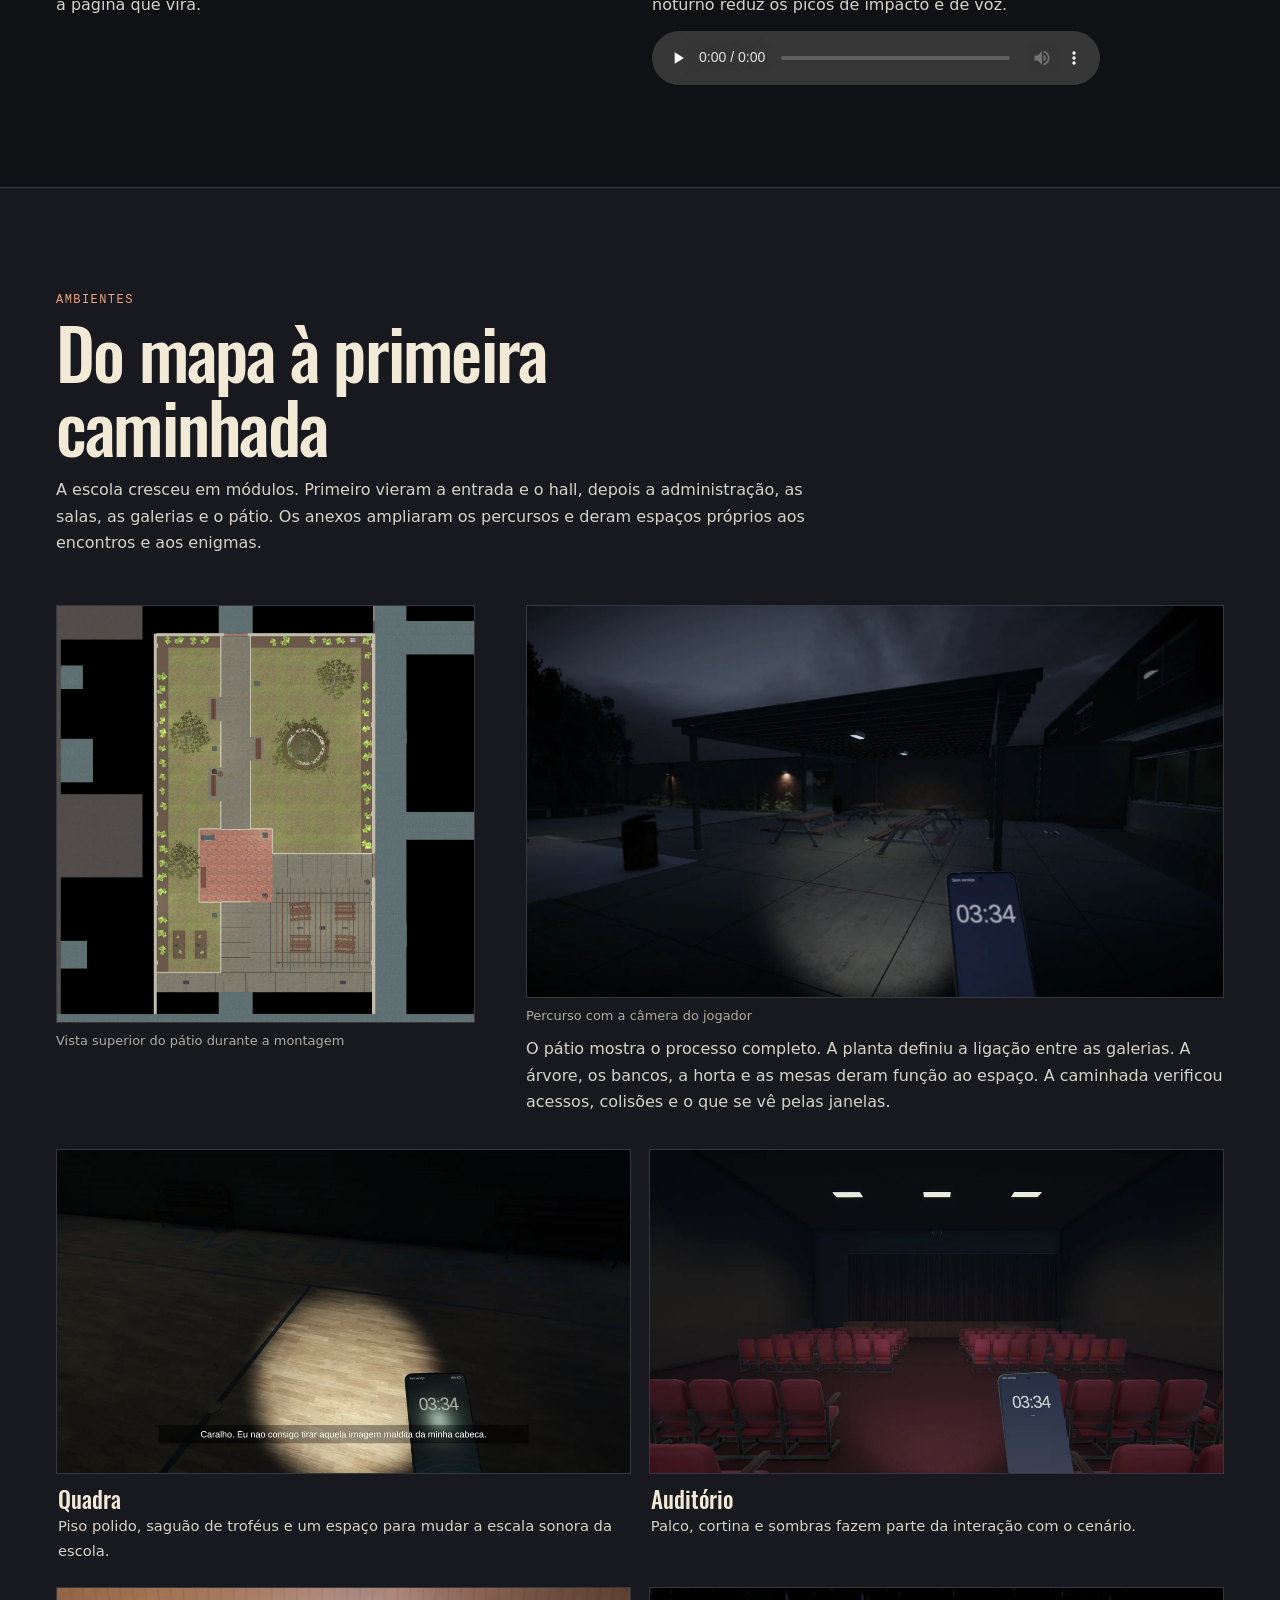
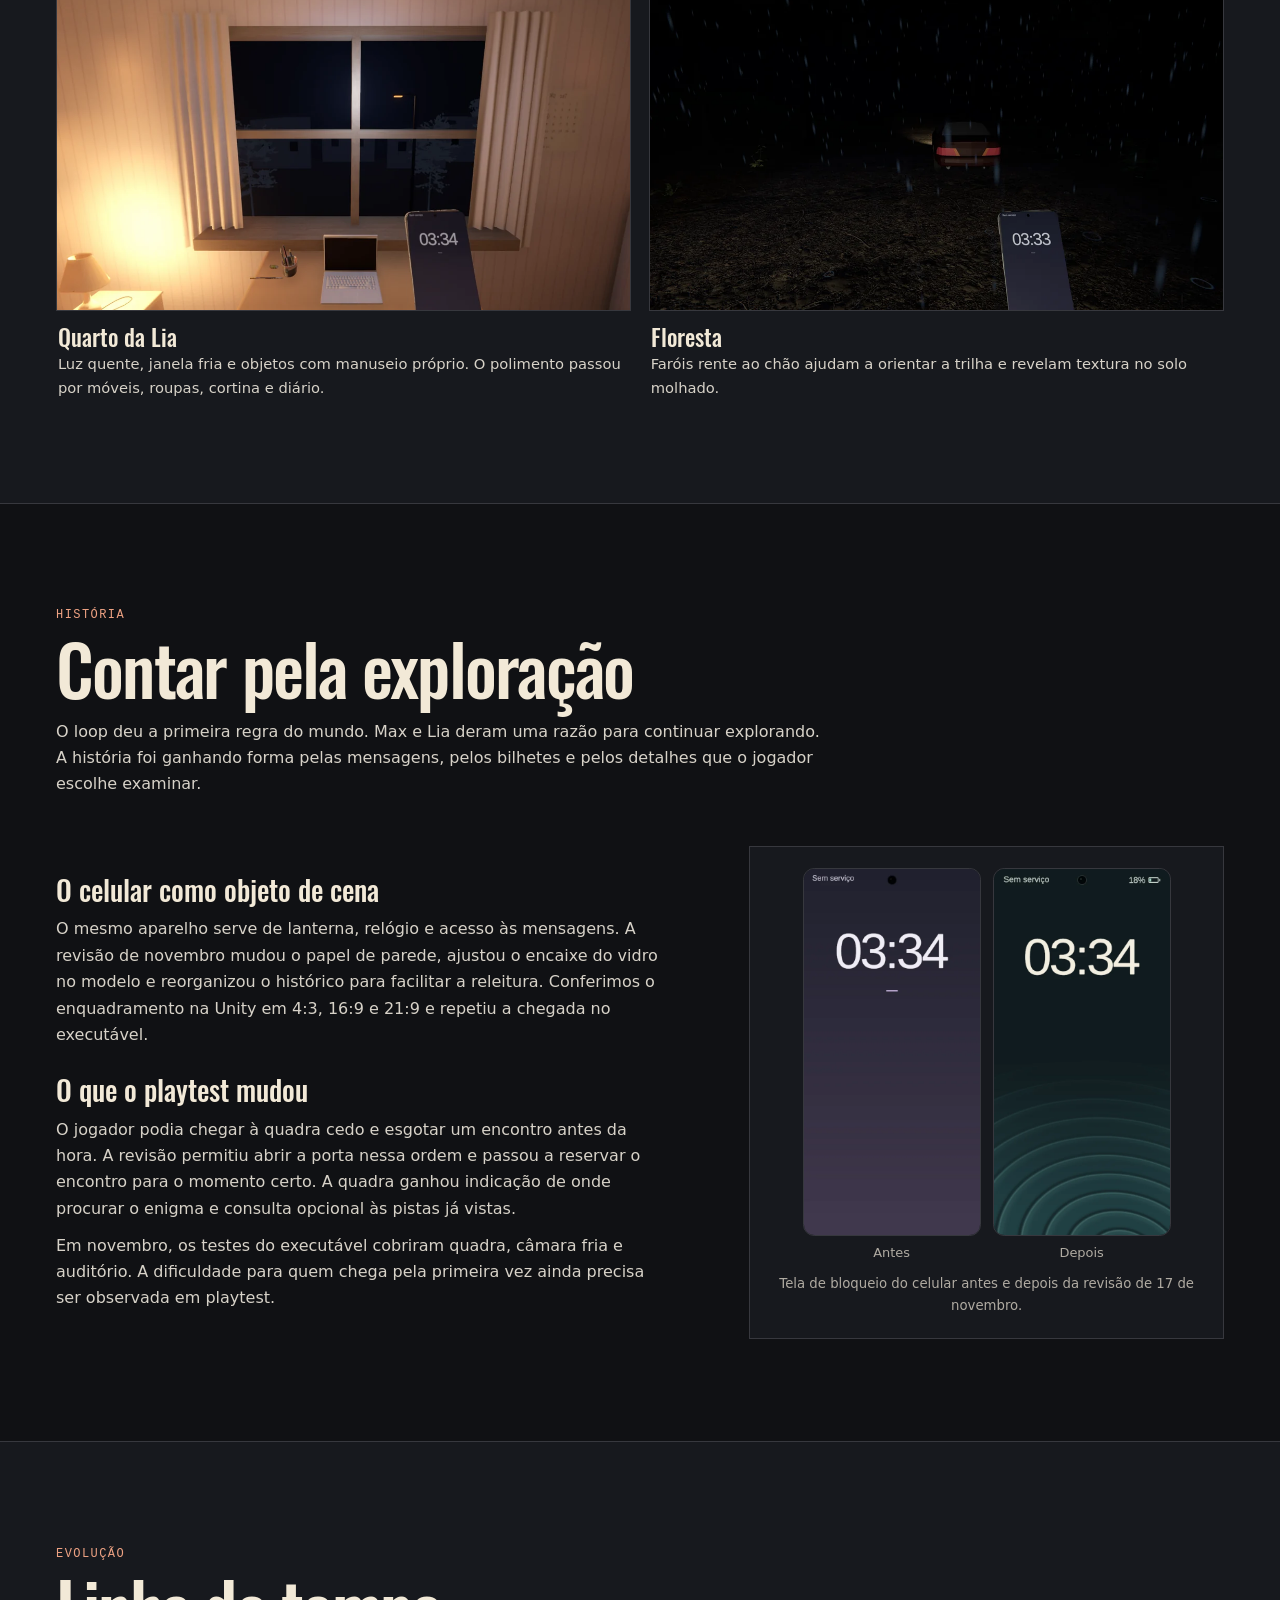
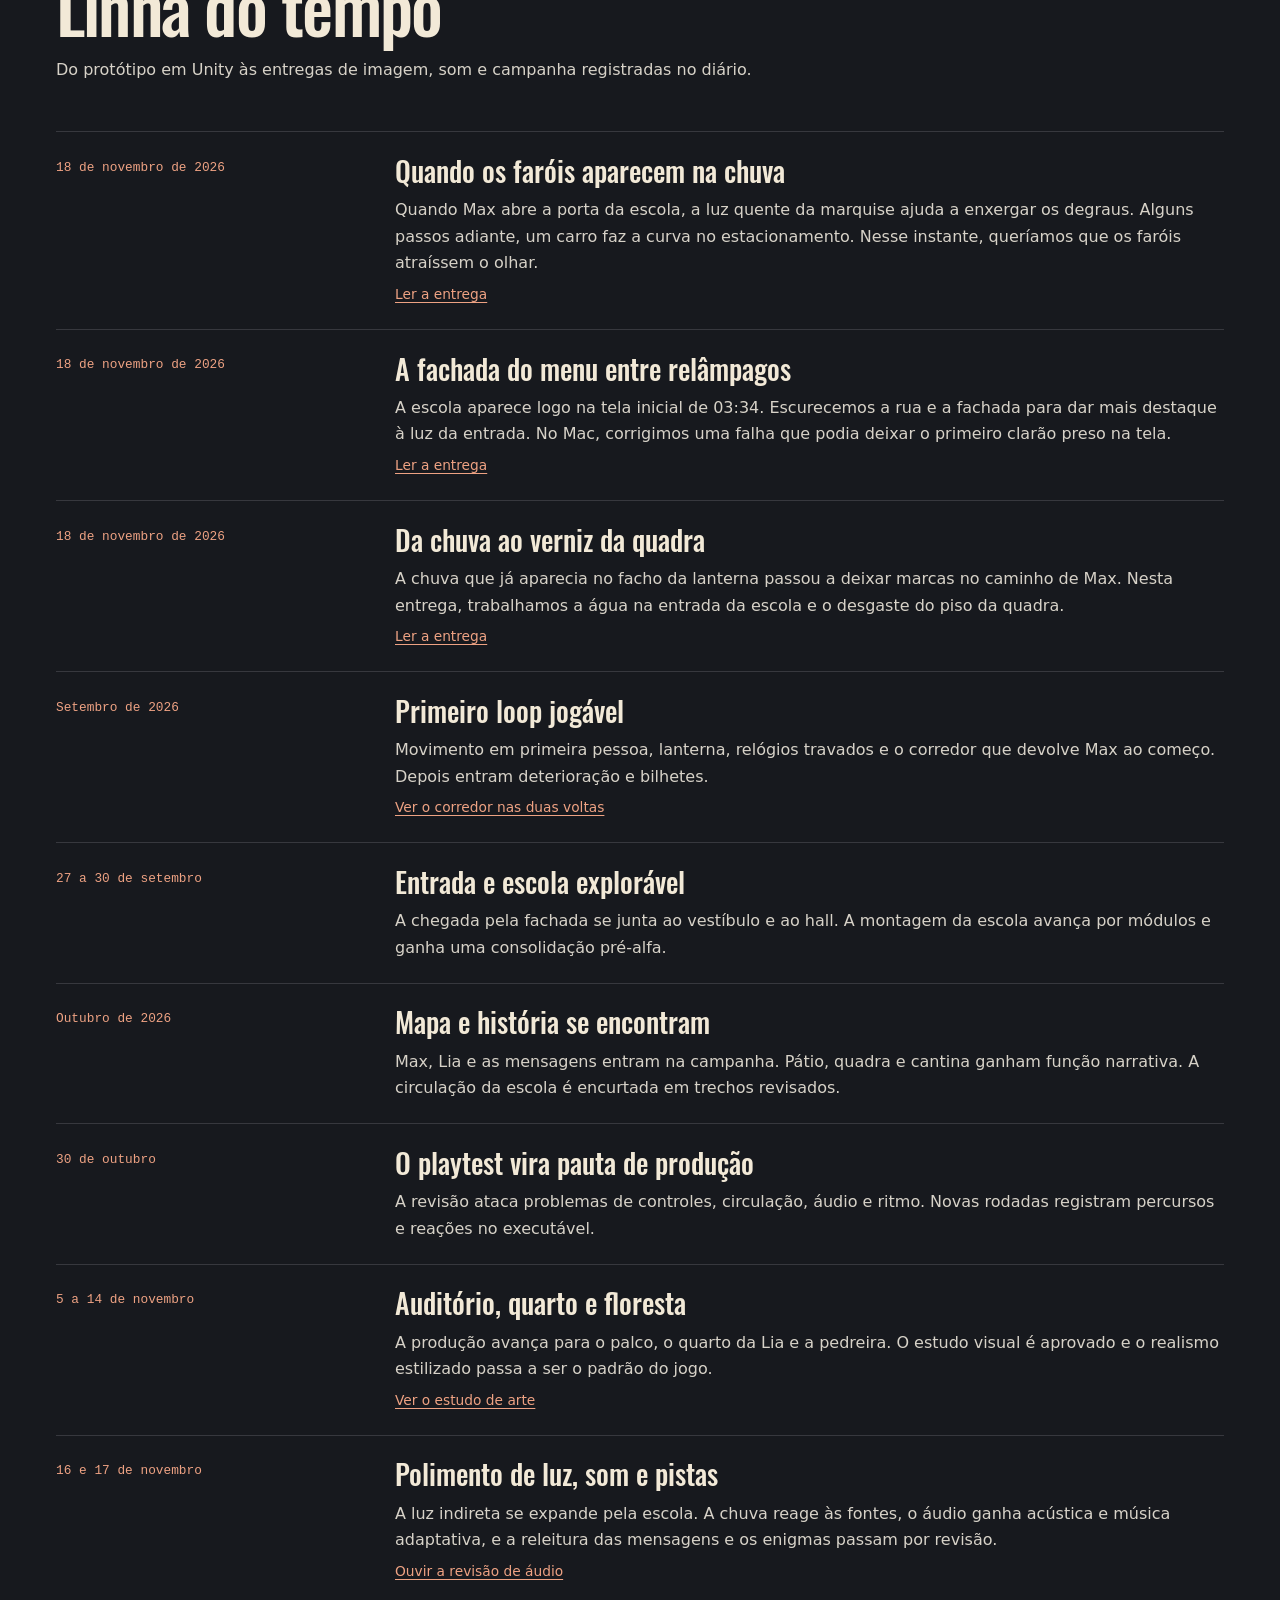
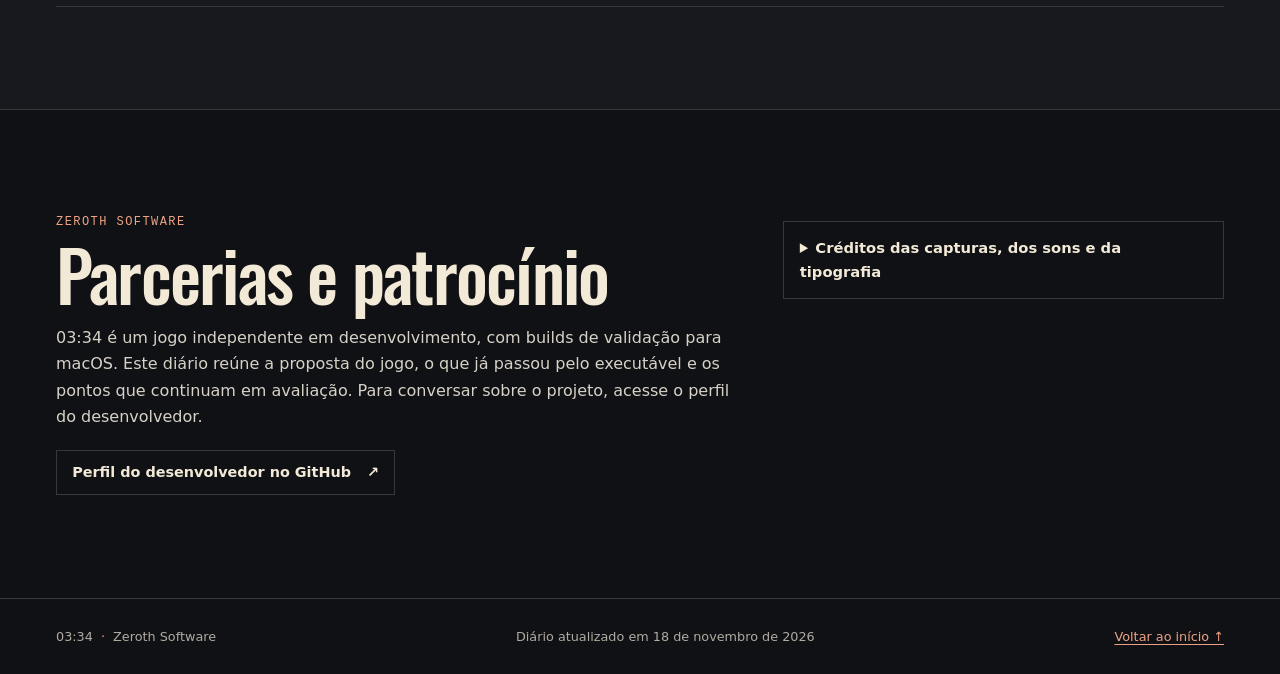
==== commit 39db88f8: "docs(devlog): publicar a marquise na saída da escola" ====
--- a/index.html
+++ b/index.html
@@ -296,6 +296,7 @@
         </header>
         <ol class="timeline">
           <!-- DEVLOG_ENTREGAS -->
+          <li><time datetime="2026-11-18">18 de novembro de 2026</time><div><h3>Quando os faróis aparecem na chuva</h3><p>Quando Max abre a porta da escola, a luz quente da marquise ajuda a enxergar os degraus. Alguns passos adiante, um carro faz a curva no estacionamento. Nesse instante, queríamos que os faróis atraíssem o olhar.</p><a href="entregas/2026-11-18-marquise-na-saida/index.html">Ler a entrega</a></div></li>
           <li><time datetime="2026-11-18">18 de novembro de 2026</time><div><h3>A fachada do menu entre relâmpagos</h3><p>A escola aparece logo na tela inicial de 03:34. Escurecemos a rua e a fachada para dar mais destaque à luz da entrada. No Mac, corrigimos uma falha que podia deixar o primeiro clarão preso na tela.</p><a href="entregas/2026-11-18-fachada-menu/index.html">Ler a entrega</a></div></li>
           <li><time datetime="2026-11-18">18 de novembro de 2026</time><div><h3>Da chuva ao verniz da quadra</h3><p>A chuva que já aparecia no facho da lanterna passou a deixar marcas no caminho de Max. Nesta entrega, trabalhamos a água na entrada da escola e o desgaste do piso da quadra.</p><a href="entregas/2026-11-18-pocas-e-quadra/index.html">Ler a entrega</a></div></li>
           <li><time datetime="2026-09">Setembro de 2026</time><div><h3>Primeiro loop jogável</h3><p>Movimento em primeira pessoa, lanterna, relógios travados e o corredor que devolve Max ao começo. Depois entram deterioração e bilhetes.</p><a href="#processo">Ver o corredor nas duas voltas</a></div></li>
